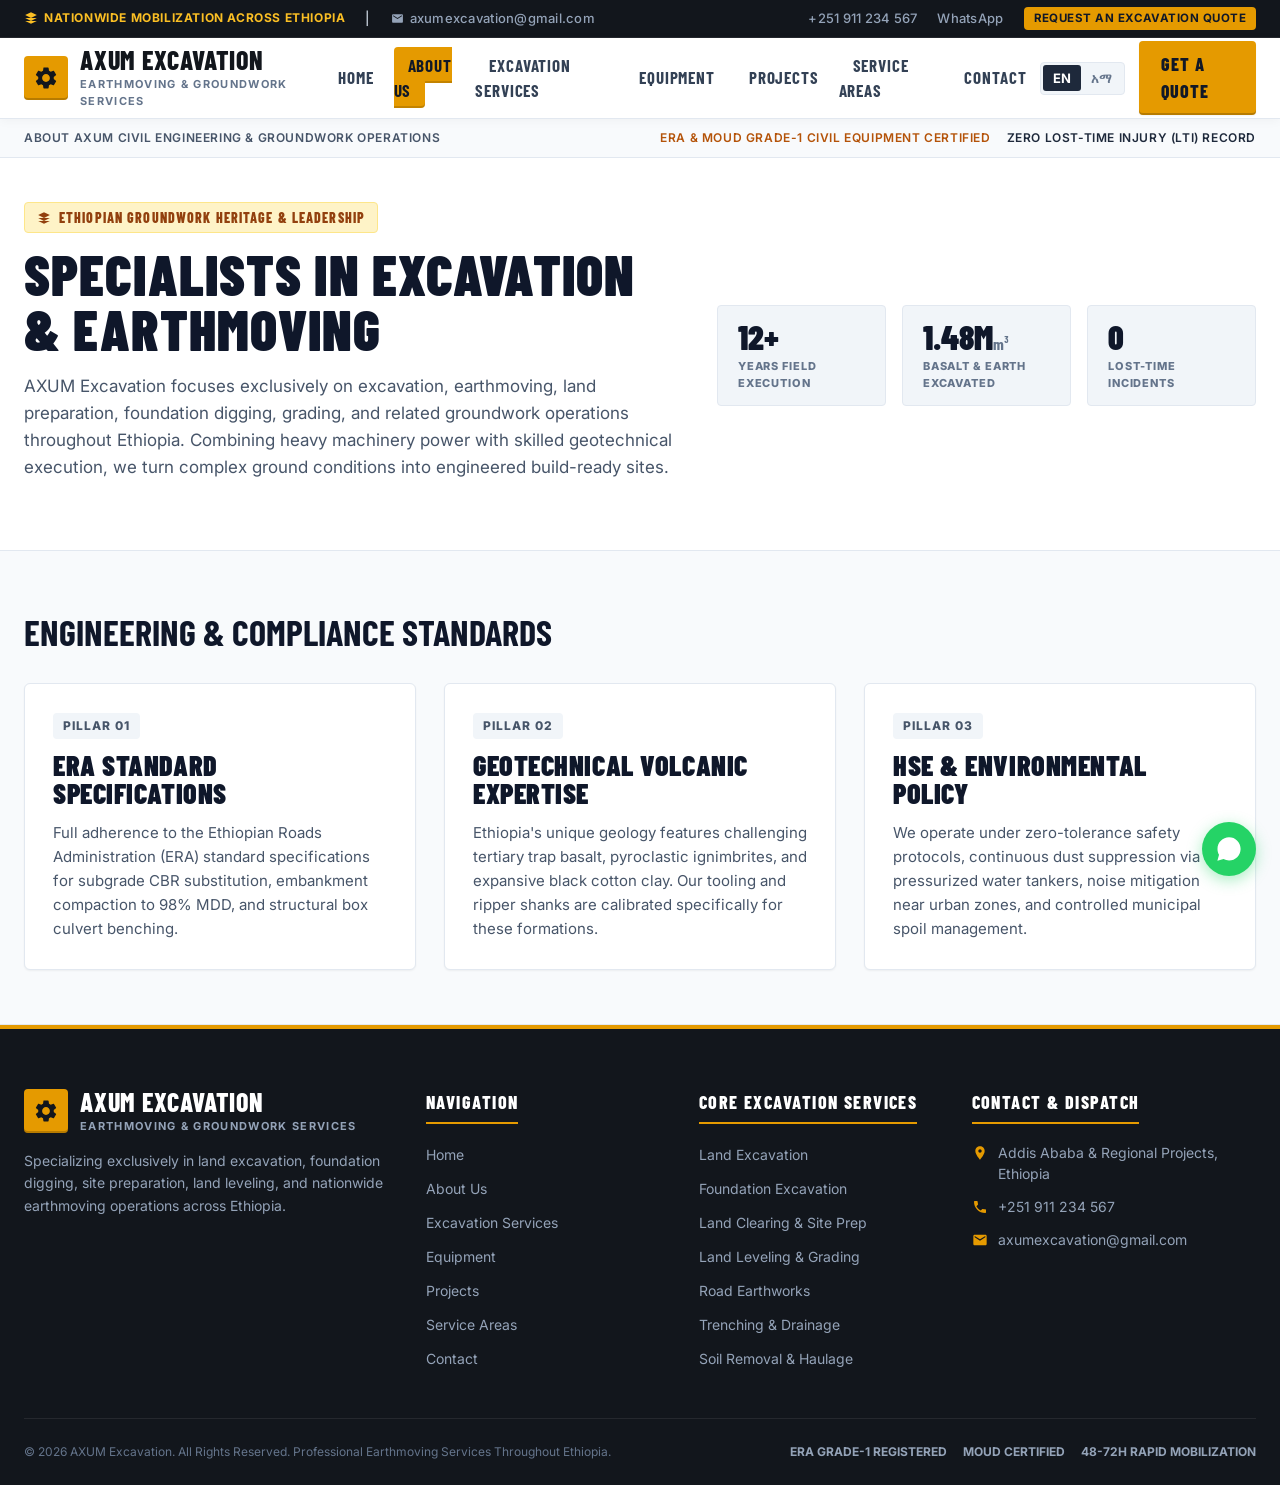
==== about.html @ 835acb1a "Initial commit: Mobile-responsive AXUM EXCAVATION website" ====
<!DOCTYPE html>
<html lang="en">
<head>
  <meta charset="UTF-8">
  <meta name="viewport" content="width=device-width, initial-scale=1.0">
  <title>Specialists in Excavation & Earthmoving — AXUM Excavation</title>
  <meta name="description" content="Discover AXUM Excavation's expertise in land excavation, deep foundation digging, site prep, land leveling, and nationwide earthmoving operations across Ethiopia.">
  <link rel="stylesheet" href="css/style.css">
  <link rel="icon" type="image/svg+xml" href="data:image/svg+xml,<svg xmlns='http://www.w3.org/2000/svg' viewBox='0 0 24 24' fill='%23e59a00'><path d='M19 9h-4V3H9v6H5l7 7 7-7zM5 18v2h14v-2H5z'/></svg>">
</head>
<body>
  <a href="#main-content" class="skip-to-content">Skip to main content</a>

  <!-- TOP BAR -->
  <aside class="top-bar">
    <div class="container top-bar-inner">
      <div class="top-bar-left">
        <span class="top-bar-tag">
          <svg viewBox="0 0 24 24"><path d="M12 2L2 7l10 5 10-5-10-5zM2 17l10 5 10-5M2 12l10 5 10-5"/></svg>
          <span data-i18n="top_nationwide">Nationwide Mobilization Across Ethiopia</span>
        </span>
        <span class="hide-mobile">|</span>
        <a href="mailto:axumexcavation@gmail.com" class="top-bar-link hide-mobile">
          <svg viewBox="0 0 24 24"><path d="M20 4H4c-1.1 0-1.99.9-1.99 2L2 18c0 1.1.9 2 2 2h16c1.1 0 2-.9 2-2V6c0-1.1-.9-2-2-2zm0 4l-8 5-8-5V6l8 5 8-5v2z"/></svg>
          axumexcavation@gmail.com
        </a>
      </div>
      <div class="top-bar-right">
        <a href="tel:+251911234567" class="top-bar-link">+251 911 234 567</a>
        <a href="https://wa.me/251911234567" target="_blank" rel="noopener noreferrer" class="top-bar-link">WhatsApp</a>
        <a href="contact.html" class="top-bar-cta" data-i18n="btn_request_quote">Get A Quote</a>
      </div>
    </div>
  </aside>

  <!-- MAIN HEADER -->
  <header class="main-header">
    <div class="container header-inner">
      <a href="index.html" class="brand-logo" aria-label="AXUM Excavation Home">
        <div class="brand-icon">
          <svg viewBox="0 0 24 24"><path d="M19.14 12.94c.04-.3.06-.61.06-.94 0-.32-.02-.64-.07-.94l2.03-1.58a.49.49 0 0 0 .12-.61l-1.92-3.32a.488.488 0 0 0-.59-.22l-2.39.96c-.5-.38-1.03-.7-1.62-.94l-.36-2.54a.484.484 0 0 0-.48-.41h-3.84c-.24 0-.43.17-.47.41l-.36 2.54c-.59.24-1.13.57-1.62.94l-2.39-.96c-.22-.08-.47 0-.59.22L2.74 8.87c-.12.21-.08.47.12.61l2.03 1.58c-.05.3-.09.63-.09.94s.02.64.07.94l-2.03 1.58a.49.49 0 0 0-.12.61l1.92 3.32c.12.22.37.29.59.22l2.39-.96c.5.38 1.03.7 1.62.94l.36 2.54c.05.24.24.41.48.41h3.84c.24 0 .44-.17.47-.41l.36-2.54c.59-.24 1.13-.56 1.62-.94l2.39.96c.22.08.47 0 .59-.22l1.92-3.32c.12-.22.07-.47-.12-.61l-2.01-1.58zM12 15.6c-1.98 0-3.6-1.62-3.6-3.6s1.62-3.6 3.6-3.6 3.6 1.62 3.6 3.6-1.62 3.6-3.6 3.6z"/></svg>
        </div>
        <div class="brand-text">
          <span class="brand-name">AXUM EXCAVATION</span>
          <span class="brand-sub">Earthmoving & Groundwork Services</span>
        </div>
      </a>

      <nav aria-label="Primary Navigation">
        <ul class="nav-menu">
          <li><a href="index.html#home" class="nav-link" data-i18n="nav_home">Home</a></li>
          <li><a href="index.html#about" class="nav-link active" data-i18n="nav_about">About Us</a></li>
          <li><a href="index.html#services" class="nav-link" data-i18n="nav_services">Excavation Services</a></li>
          <li><a href="index.html#equipment" class="nav-link" data-i18n="nav_equipment">Equipment</a></li>
          <li><a href="index.html#projects" class="nav-link" data-i18n="nav_projects">Projects</a></li>
          <li><a href="index.html#service-areas" class="nav-link" data-i18n="nav_service_areas">Service Areas</a></li>
          <li><a href="index.html#contact" class="nav-link" data-i18n="nav_contact">Contact</a></li>
          <li class="mobile-menu-cta"><a href="contact.html" class="btn-primary" style="width:100%; justify-content:center; text-align:center; padding:12px; font-size:1.05rem;" data-i18n="btn_get_quote">Get A Quote</a></li>
        </ul>
      </nav>

      <div class="header-actions">
        <div class="lang-toggle">
          <button class="lang-btn active" data-lang="en">EN</button>
          <button class="lang-btn" data-lang="am">አማ</button>
        </div>
        <a href="index.html#contact" class="btn-quote" data-i18n="btn_get_quote">Get A Quote</a>
        <button class="mobile-toggle" aria-label="Toggle navigation menu">
          <svg width="24" height="24" viewBox="0 0 24 24" fill="currentColor"><path d="M3 18h18v-2H3v2zm0-5h18v-2H3v2zm0-7v2h18V6H3z"/></svg>
        </button>
      </div>
    </div>
  </header>

  <!-- SUB-STRIP -->
  <div class="registry-strip">
    <div class="container registry-inner">
      <div class="registry-path">
        <span>About Axum Civil Engineering & Groundwork Operations</span>
      </div>
      <div class="registry-badges">
        <span class="registry-badge-item highlight">ERA & MOUD Grade-1 Civil Equipment Certified</span>
        <span class="registry-badge-item">Zero Lost-Time Injury (LTI) Record</span>
      </div>
    </div>
  </div>

  <!-- HERO SECTION -->
  <main id="main-content">
    <section class="subpage-hero">
      <div class="container">
        <div class="subpage-hero-grid">
          <div>
            <div class="subpage-tag">
              <svg viewBox="0 0 24 24"><path d="M12 2L2 7l10 5 10-5-10-5zM2 17l10 5 10-5M2 12l10 5 10-5"/></svg>
              <span>Ethiopian Groundwork Heritage & Leadership</span>
            </div>
            <h1 class="subpage-title">SPECIALISTS IN EXCAVATION & EARTHMOVING</h1>
            <p class="subpage-desc">
              AXUM Excavation focuses exclusively on excavation, earthmoving, land preparation, foundation digging, grading, and related groundwork operations throughout Ethiopia. Combining heavy machinery power with skilled geotechnical execution, we turn complex ground conditions into engineered build-ready sites.
            </p>
          </div>
          <div class="metrics-row">
            <div class="metric-box">
              <div class="metric-box-val">12+</div>
              <div class="metric-box-label">Years Field Execution</div>
            </div>
            <div class="metric-box">
              <div class="metric-box-val">1.48M<span class="unit">m³</span></div>
              <div class="metric-box-label">Basalt & Earth Excavated</div>
            </div>
            <div class="metric-box">
              <div class="metric-box-val">0</div>
              <div class="metric-box-label">Lost-Time Incidents</div>
            </div>
          </div>
        </div>
      </div>
    </section>

    <!-- CORE PILLARS -->
    <section class="services-section">
      <div class="container">
        <h2 style="font-family:var(--font-display); font-size:2.25rem; text-transform:uppercase; margin-bottom:24px; color:#0f172a;">
          Engineering & Compliance Standards
        </h2>

        <div class="projects-grid">
          <div class="discipline-card" style="padding:28px;">
            <div class="discipline-badge">Pillar 01</div>
            <h3 class="discipline-title" style="font-size:1.75rem;">ERA Standard Specifications</h3>
            <p class="discipline-desc">
              Full adherence to the Ethiopian Roads Administration (ERA) standard specifications for subgrade CBR substitution, embankment compaction to 98% MDD, and structural box culvert benching.
            </p>
          </div>

          <div class="discipline-card" style="padding:28px;">
            <div class="discipline-badge">Pillar 02</div>
            <h3 class="discipline-title" style="font-size:1.75rem;">Geotechnical Volcanic Expertise</h3>
            <p class="discipline-desc">
              Ethiopia's unique geology features challenging tertiary trap basalt, pyroclastic ignimbrites, and expansive black cotton clay. Our tooling and ripper shanks are calibrated specifically for these formations.
            </p>
          </div>

          <div class="discipline-card" style="padding:28px;">
            <div class="discipline-badge">Pillar 03</div>
            <h3 class="discipline-title" style="font-size:1.75rem;">HSE & Environmental Policy</h3>
            <p class="discipline-desc">
              We operate under zero-tolerance safety protocols, continuous dust suppression via pressurized water tankers, noise mitigation near urban zones, and controlled municipal spoil management.
            </p>
          </div>
        </div>
      </div>
    </section>
  </main>

  <!-- MAIN FOOTER -->
  <footer class="main-footer">
    <div class="container">
      <div class="footer-grid">
        <div class="footer-col-brand">
          <div class="brand-logo" style="margin-bottom:12px;">
            <div class="brand-icon">
              <svg viewBox="0 0 24 24"><path d="M19.14 12.94c.04-.3.06-.61.06-.94 0-.32-.02-.64-.07-.94l2.03-1.58a.49.49 0 0 0 .12-.61l-1.92-3.32a.488.488 0 0 0-.59-.22l-2.39.96c-.5-.38-1.03-.7-1.62-.94l-.36-2.54a.484.484 0 0 0-.48-.41h-3.84c-.24 0-.43.17-.47.41l-.36 2.54c-.59.24-1.13.57-1.62.94l-2.39-.96c-.22-.08-.47 0-.59.22L2.74 8.87c-.12.21-.08.47.12.61l2.03 1.58c-.05.3-.09.63-.09.94s.02.64.07.94l-2.03 1.58a.49.49 0 0 0-.12.61l1.92 3.32c.12.22.37.29.59.22l2.39-.96c.5.38 1.03.7 1.62.94l.36 2.54c.05.24.24.41.48.41h3.84c.24 0 .44-.17.47-.41l.36-2.54c.59-.24 1.13-.56 1.62-.94l2.39.96c.22.08.47 0 .59-.22l1.92-3.32c.12-.22.07-.47-.12-.61l-2.01-1.58zM12 15.6c-1.98 0-3.6-1.62-3.6-3.6s1.62-3.6 3.6-3.6 3.6 1.62 3.6 3.6-1.62 3.6-3.6 3.6z"/></svg>
            </div>
            <div class="brand-text">
              <span class="brand-name">AXUM EXCAVATION</span>
              <span class="brand-sub">Earthmoving & Groundwork Services</span>
            </div>
          </div>
          <p class="footer-about-text">
            Specializing exclusively in land excavation, foundation digging, site preparation, land leveling, and nationwide earthmoving operations across Ethiopia.
          </p>
        </div>

        <div>
          <span class="footer-col-title">Navigation</span>
          <ul class="footer-nav-list">
            <li><a href="index.html#home">Home</a></li>
            <li><a href="index.html#about">About Us</a></li>
            <li><a href="index.html#services">Excavation Services</a></li>
            <li><a href="index.html#equipment">Equipment</a></li>
            <li><a href="index.html#projects">Projects</a></li>
            <li><a href="index.html#service-areas">Service Areas</a></li>
            <li><a href="index.html#contact">Contact</a></li>
          </ul>
        </div>

        <div>
          <span class="footer-col-title">Core Excavation Services</span>
          <ul class="footer-nav-list">
            <li><a href="index.html#services">Land Excavation</a></li>
            <li><a href="index.html#services">Foundation Excavation</a></li>
            <li><a href="index.html#services">Land Clearing & Site Prep</a></li>
            <li><a href="index.html#services">Land Leveling & Grading</a></li>
            <li><a href="index.html#services">Road Earthworks</a></li>
            <li><a href="index.html#services">Trenching & Drainage</a></li>
            <li><a href="index.html#services">Soil Removal & Haulage</a></li>
          </ul>
        </div>

        <div>
          <span class="footer-col-title">Contact & Dispatch</span>
          <div class="footer-contact-item">
            <svg viewBox="0 0 24 24"><path d="M12 2C8.13 2 5 5.13 5 9c0 5.25 7 13 7 13s7-7.75 7-13c0-3.87-3.13-7-7-7zm0 9.5c-1.38 0-2.5-1.12-2.5-2.5s1.12-2.5 2.5-2.5 2.5 1.12 2.5 2.5-1.12 2.5-2.5 2.5z"/></svg>
            <span>Addis Ababa & Regional Projects, Ethiopia</span>
          </div>
          <div class="footer-contact-item">
            <svg viewBox="0 0 24 24"><path d="M6.62 10.79c1.44 2.83 3.76 5.14 6.59 6.59l2.2-2.2c.27-.27.67-.36 1.02-.24 1.12.37 2.33.57 3.57.57.55 0 1 .45 1 1V20c0 .55-.45 1-1 1-9.39 0-17-7.61-17-17 0-.55.45-1 1-1h3.5c.55 0 1 .45 1 1 0 1.25.2 2.45.57 3.57.11.35.03.74-.25 1.02l-2.2 2.2z"/></svg>
            <span>+251 911 234 567</span>
          </div>
          <div class="footer-contact-item">
            <svg viewBox="0 0 24 24"><path d="M20 4H4c-1.1 0-1.99.9-1.99 2L2 18c0 1.1.9 2 2 2h16c1.1 0 2-.9 2-2V6c0-1.1-.9-2-2-2zm0 4l-8 5-8-5V6l8 5 8-5v2z"/></svg>
            <span>axumexcavation@gmail.com</span>
          </div>
        </div>
      </div>

      <div class="footer-bottom">
        <span>&copy; 2026 AXUM Excavation. All Rights Reserved. Professional Earthmoving Services Throughout Ethiopia.</span>
        <div class="footer-accreditations">
          <span>ERA Grade-1 Registered</span>
          <span>MOUD Certified</span>
          <span>48-72h Rapid Mobilization</span>
        </div>
      </div>
    </div>
  </footer>

  <a href="https://wa.me/251911234567" target="_blank" rel="noopener noreferrer" class="floating-whatsapp" aria-label="Chat on WhatsApp">
    <svg viewBox="0 0 24 24"><path d="M12.04 2c-5.46 0-9.91 4.45-9.91 9.91 0 1.75.46 3.45 1.32 4.95L2.05 22l5.25-1.38c1.45.79 3.08 1.21 4.74 1.21 5.46 0 9.91-4.45 9.91-9.91 0-2.65-1.03-5.14-2.9-7.01A9.816 9.816 0 0 0 12.04 2z"/></svg>
  </a>

  <script src="js/main.js"></script>
</body>
</html>
---- css/style.css ----
/* ==========================================================================
   AXUM EXCAVATION — MASTER STYLESHEET
   Heavy Civil Earthmoving, Geotechnical Groundwork & Machinery Logistics
   Design System: Industrial Dark Slate, Caterpillar Safety Amber & Technical Grid
   ========================================================================== */

@import url('https://fonts.googleapis.com/css2?family=Barlow+Condensed:ital,wght@0,600;0,700;0,800;0,900;1,700&family=Inter:wght@300;400;500;600;700&family=Noto+Sans+Ethiopic:wght@400;600;700;800&family=Outfit:wght@400;500;600;700;800&display=swap');

:root {
  /* Brand Industrial Color Palette */
  --color-primary: #e59a00;
  --color-primary-hover: #d18b00;
  --color-primary-light: #fef3c7;
  --color-primary-dark: #b45309;
  --color-accent-amber: #f59e0b;
  --color-hazard-yellow: #fbbf24;

  /* Dark Theme Surfaces */
  --bg-dark-root: #14181f;
  --bg-dark-card: #1b212b;
  --bg-dark-elevated: #232b36;
  --bg-dark-border: #2d3748;

  /* Light Theme Surfaces (Used in Technical Cards & Body) */
  --bg-light-root: #edf1f5;
  --bg-light-card: #ffffff;
  --bg-light-subtle: #f8fafc;
  --border-light: #e2e8f0;
  --border-light-darker: #cbd5e1;

  /* Typography Colors */
  --text-dark-primary: #0f172a;
  --text-dark-secondary: #475569;
  --text-dark-muted: #64748b;
  
  --text-light-primary: #f8fafc;
  --text-light-secondary: #94a3b8;
  --text-light-muted: #64748b;

  /* Status & Operational Indicators */
  --status-active: #10b981;
  --status-operational: #e59a00;
  --status-info: #0284c7;

  /* Font Families */
  --font-display: 'Barlow Condensed', -apple-system, BlinkMacSystemFont, sans-serif;
  --font-body: 'Inter', -apple-system, BlinkMacSystemFont, sans-serif;
  --font-accent: 'Outfit', sans-serif;
  --font-amharic: 'Noto Sans Ethiopic', 'Inter', sans-serif;

  /* Layout Grids & Spacing */
  --container-max-width: 1360px;
  --header-height: 80px;
  --topbar-height: 38px;
  --radius-sm: 4px;
  --radius-md: 6px;
  --radius-lg: 10px;
  --radius-xl: 16px;

  /* Shadows */
  --shadow-sm: 0 1px 2px 0 rgba(0, 0, 0, 0.05);
  --shadow-md: 0 4px 6px -1px rgba(0, 0, 0, 0.1), 0 2px 4px -1px rgba(0, 0, 0, 0.06);
  --shadow-lg: 0 10px 15px -3px rgba(0, 0, 0, 0.1), 0 4px 6px -2px rgba(0, 0, 0, 0.05);
  --shadow-xl: 0 20px 25px -5px rgba(0, 0, 0, 0.15), 0 10px 10px -5px rgba(0, 0, 0, 0.04);
  --shadow-card: 0 2px 8px rgba(15, 23, 42, 0.08);

  /* Transitions */
  --transition-fast: 0.15s ease;
  --transition-normal: 0.25s ease;
  --transition-smooth: 0.35s cubic-bezier(0.16, 1, 0.3, 1);
}

/* Base Reset & Box Sizing */
*, *::before, *::after {
  box-sizing: border-box;
  margin: 0;
  padding: 0;
}

html {
  scroll-behavior: smooth;
  scroll-padding-top: 85px;
  font-size: 16px;
  -webkit-text-size-adjust: 100%;
}

body {
  font-family: var(--font-body);
  background-color: var(--bg-light-root);
  color: var(--text-dark-primary);
  line-height: 1.5;
  -webkit-font-smoothing: antialiased;
  -moz-osx-font-smoothing: grayscale;
  overflow-x: hidden;
}

body.amharic-mode {
  font-family: var(--font-amharic);
}

a {
  color: inherit;
  text-decoration: none;
  transition: color var(--transition-fast);
}

img {
  max-width: 100%;
  height: auto;
  display: block;
}

button, input, select, textarea {
  font-family: inherit;
  font-size: inherit;
}

/* Accessibility Skip Link */
.skip-to-content {
  position: absolute;
  top: -100px;
  left: 20px;
  background: var(--color-primary);
  color: #000;
  padding: 10px 18px;
  font-weight: 700;
  z-index: 99999;
  border-radius: var(--radius-sm);
  transition: top var(--transition-fast);
}
.skip-to-content:focus {
  top: 15px;
}

/* Container */
.container {
  width: 100%;
  max-width: var(--container-max-width);
  margin-left: auto;
  margin-right: auto;
  padding-left: 24px;
  padding-right: 24px;
}

/* ==========================================================================
   TOP BAR (Black & Industrial Yellow Hazard Strip)
   ========================================================================== */
.top-bar {
  background-color: #12161c;
  color: #cbd5e1;
  font-size: 0.8125rem;
  font-weight: 500;
  letter-spacing: 0.02em;
  border-bottom: 1px solid rgba(255, 255, 255, 0.08);
  height: var(--topbar-height);
  display: flex;
  align-items: center;
}

.top-bar-inner {
  display: flex;
  justify-content: space-between;
  align-items: center;
  width: 100%;
}

.top-bar-left, .top-bar-right {
  display: flex;
  align-items: center;
  gap: 20px;
}

.top-bar-tag {
  display: inline-flex;
  align-items: center;
  gap: 6px;
  color: var(--color-hazard-yellow);
  font-weight: 700;
  letter-spacing: 0.05em;
  text-transform: uppercase;
  font-size: 0.75rem;
}

.top-bar-tag svg {
  width: 14px;
  height: 14px;
  fill: currentColor;
}

.top-bar-link {
  display: inline-flex;
  align-items: center;
  gap: 6px;
  color: #94a3b8;
  transition: color var(--transition-fast);
}
.top-bar-link:hover {
  color: #fff;
}
.top-bar-link svg {
  width: 13px;
  height: 13px;
  fill: currentColor;
}

.top-bar-cta {
  background: var(--color-primary);
  color: #111827;
  font-weight: 700;
  font-size: 0.72rem;
  padding: 3px 10px;
  border-radius: var(--radius-sm);
  text-transform: uppercase;
  letter-spacing: 0.04em;
  transition: background var(--transition-fast);
}
.top-bar-cta:hover {
  background: var(--color-primary-hover);
}

/* ==========================================================================
   MAIN NAVIGATION HEADER
   ========================================================================== */
.main-header {
  background: #ffffff;
  border-bottom: 1px solid var(--border-light);
  position: sticky;
  top: 0;
  z-index: 1000;
  box-shadow: 0 2px 10px rgba(0, 0, 0, 0.04);
}

.header-inner {
  display: flex;
  justify-content: space-between;
  align-items: center;
  height: var(--header-height);
}

/* Brand Logo */
.brand-logo {
  display: flex;
  align-items: center;
  gap: 12px;
  text-decoration: none;
}

.brand-icon {
  width: 44px;
  height: 44px;
  background: var(--color-primary);
  border-radius: var(--radius-sm);
  display: flex;
  align-items: center;
  justify-content: center;
  color: #12161c;
  flex-shrink: 0;
  box-shadow: inset 0 -2px 0 rgba(0, 0, 0, 0.2);
}

.brand-icon svg {
  width: 26px;
  height: 26px;
  fill: currentColor;
}

.brand-text {
  display: flex;
  flex-direction: column;
}

.brand-name {
  font-family: var(--font-display);
  font-size: 1.625rem;
  font-weight: 800;
  line-height: 1;
  color: #12161c;
  letter-spacing: 0.03em;
}

.brand-sub {
  font-size: 0.6875rem;
  font-weight: 700;
  text-transform: uppercase;
  letter-spacing: 0.12em;
  color: var(--text-dark-muted);
  margin-top: 3px;
}

/* Nav Menu */
.nav-menu {
  display: flex;
  align-items: center;
  list-style: none;
  gap: 6px;
}

.nav-link {
  font-family: var(--font-display);
  font-size: 1.0625rem;
  font-weight: 700;
  letter-spacing: 0.05em;
  text-transform: uppercase;
  color: #334155;
  padding: 8px 14px;
  border-radius: var(--radius-sm);
  transition: all var(--transition-fast);
}

.nav-link:hover {
  color: #0f172a;
  background-color: #f1f5f9;
}

.nav-link.active {
  background-color: var(--color-primary);
  color: #111827;
  box-shadow: inset 0 -2px 0 rgba(0, 0, 0, 0.15);
}

.mobile-menu-cta {
  display: none;
}

/* Header Utilities */
.header-actions {
  display: flex;
  align-items: center;
  gap: 14px;
}

/* Language Toggle Switcher */
.lang-toggle {
  display: inline-flex;
  align-items: center;
  background: #f1f5f9;
  border: 1px solid var(--border-light);
  border-radius: var(--radius-sm);
  padding: 2px;
  cursor: pointer;
  user-select: none;
}

.lang-btn {
  padding: 5px 10px;
  font-size: 0.8125rem;
  font-weight: 700;
  border: none;
  background: transparent;
  color: #64748b;
  cursor: pointer;
  border-radius: 3px;
  transition: all var(--transition-fast);
}

.lang-btn.active {
  background: #1e293b;
  color: #ffffff;
}

/* Primary Quote Button */
.btn-quote {
  font-family: var(--font-display);
  font-size: 1.125rem;
  font-weight: 800;
  letter-spacing: 0.05em;
  text-transform: uppercase;
  background: var(--color-primary);
  color: #111827;
  padding: 10px 22px;
  border-radius: var(--radius-sm);
  display: inline-flex;
  align-items: center;
  gap: 8px;
  border: none;
  cursor: pointer;
  box-shadow: inset 0 -2px 0 rgba(0, 0, 0, 0.2), var(--shadow-sm);
  transition: all var(--transition-fast);
}

.btn-quote:hover {
  background: var(--color-primary-hover);
  transform: translateY(-1px);
  box-shadow: var(--shadow-md);
}

.mobile-toggle {
  display: none;
  background: transparent;
  border: 1px solid var(--border-light);
  padding: 8px;
  border-radius: var(--radius-sm);
  cursor: pointer;
  color: #1e293b;
}

/* ==========================================================================
   TECHNICAL BREADCRUMB & STANDARDS REGISTRY STRIP
   ========================================================================== */
.registry-strip {
  background-color: #f8fafc;
  border-bottom: 1px solid var(--border-light);
  padding: 10px 0;
  font-size: 0.75rem;
  font-weight: 600;
  letter-spacing: 0.05em;
  text-transform: uppercase;
  color: var(--text-dark-muted);
}

.registry-inner {
  display: flex;
  justify-content: space-between;
  align-items: center;
  flex-wrap: wrap;
  gap: 12px;
}

.registry-path {
  display: flex;
  align-items: center;
  gap: 8px;
  color: #475569;
}

.registry-path svg {
  width: 14px;
  height: 14px;
  fill: currentColor;
}

.registry-badges {
  display: flex;
  align-items: center;
  gap: 16px;
}

.registry-badge-item {
  display: inline-flex;
  align-items: center;
  gap: 6px;
  color: #1e293b;
}

.registry-badge-item.highlight {
  color: #b45309;
}

.registry-badge-item svg {
  width: 14px;
  height: 14px;
  fill: currentColor;
}

/* ==========================================================================
   HERO SECTIONS
   ========================================================================== */

/* Dark Hero (Homepage) */
.hero-dark {
  background: radial-gradient(circle at 80% 20%, rgba(35, 43, 54, 0.8), #13171d);
  background-color: #161b22;
  color: #ffffff;
  padding: 64px 0 76px 0;
  position: relative;
  overflow: hidden;
  border-bottom: 3px solid var(--color-primary);
}

.hero-dark::before {
  content: '';
  position: absolute;
  top: 0;
  left: 0;
  right: 0;
  bottom: 0;
  background-image: 
    linear-gradient(rgba(255, 255, 255, 0.02) 1px, transparent 1px),
    linear-gradient(90deg, rgba(255, 255, 255, 0.02) 1px, transparent 1px);
  background-size: 40px 40px;
  pointer-events: none;
}

.hero-grid {
  display: grid;
  grid-template-columns: 1.15fr 0.95fr;
  gap: 48px;
  align-items: center;
  position: relative;
  z-index: 2;
}

.hero-tag {
  display: inline-flex;
  align-items: center;
  gap: 8px;
  background: rgba(229, 154, 0, 0.12);
  border: 1px solid rgba(229, 154, 0, 0.35);
  color: var(--color-hazard-yellow);
  font-family: var(--font-display);
  font-size: 0.9375rem;
  font-weight: 800;
  letter-spacing: 0.08em;
  text-transform: uppercase;
  padding: 5px 12px;
  border-radius: var(--radius-sm);
  margin-bottom: 20px;
}

.hero-tag svg {
  width: 16px;
  height: 16px;
  fill: currentColor;
}

.hero-title {
  font-family: var(--font-display);
  font-size: clamp(2.25rem, 5.5vw, 4.25rem);
  font-weight: 900;
  line-height: 0.98;
  text-transform: uppercase;
  letter-spacing: 0.02em;
  color: #ffffff;
  margin-bottom: 24px;
}

.hero-title span.highlight {
  color: var(--color-primary);
  display: block;
}

.hero-desc {
  font-size: 1.125rem;
  line-height: 1.65;
  color: #94a3b8;
  max-width: 580px;
  margin-bottom: 34px;
}

.hero-actions {
  display: flex;
  align-items: center;
  gap: 18px;
  flex-wrap: wrap;
  margin-bottom: 32px;
}

.btn-primary {
  font-family: var(--font-display);
  font-size: 1.25rem;
  font-weight: 800;
  letter-spacing: 0.04em;
  text-transform: uppercase;
  background: var(--color-primary);
  color: #111827;
  padding: 14px 28px;
  border-radius: var(--radius-sm);
  display: inline-flex;
  align-items: center;
  gap: 10px;
  border: none;
  cursor: pointer;
  box-shadow: 0 4px 14px rgba(229, 154, 0, 0.35);
  transition: all var(--transition-fast);
}

.btn-primary:hover {
  background: var(--color-primary-hover);
  transform: translateY(-2px);
  box-shadow: 0 6px 20px rgba(229, 154, 0, 0.45);
}

.btn-ghost {
  font-family: var(--font-display);
  font-size: 1.25rem;
  font-weight: 800;
  letter-spacing: 0.04em;
  text-transform: uppercase;
  background: transparent;
  color: #e2e8f0;
  padding: 14px 26px;
  border-radius: var(--radius-sm);
  display: inline-flex;
  align-items: center;
  gap: 10px;
  border: 1px solid rgba(255, 255, 255, 0.2);
  cursor: pointer;
  transition: all var(--transition-fast);
}

.btn-ghost:hover {
  border-color: #ffffff;
  background: rgba(255, 255, 255, 0.06);
  color: #ffffff;
}

.hero-sectors-list {
  display: flex;
  align-items: center;
  gap: 16px;
  font-size: 0.8125rem;
  font-weight: 700;
  letter-spacing: 0.06em;
  text-transform: uppercase;
  color: #64748b;
  flex-wrap: wrap;
}

.hero-sectors-list span.check {
  color: var(--color-primary);
}

/* Hero Fleet Media Card */
.fleet-card-media {
  background: #1e242d;
  border: 1px solid rgba(255, 255, 255, 0.1);
  border-radius: var(--radius-lg);
  overflow: hidden;
  box-shadow: var(--shadow-xl);
  position: relative;
  transition: transform var(--transition-smooth);
}

.fleet-card-media:hover {
  transform: translateY(-4px);
}

.fleet-card-media .img-wrapper {
  position: relative;
  width: 100%;
  aspect-ratio: 16 / 10;
  overflow: hidden;
}

.fleet-card-media img {
  width: 100%;
  height: 100%;
  object-fit: cover;
  transition: transform 0.6s ease;
}

.fleet-card-media:hover img {
  transform: scale(1.03);
}

.fleet-card-meta {
  position: absolute;
  bottom: 16px;
  left: 16px;
  right: 16px;
  background: rgba(18, 22, 28, 0.88);
  backdrop-filter: blur(8px);
  padding: 12px 18px;
  border-radius: var(--radius-sm);
  border: 1px solid rgba(255, 255, 255, 0.12);
  display: flex;
  justify-content: space-between;
  align-items: center;
}

.fleet-meta-info {
  display: flex;
  flex-direction: column;
}

.fleet-category-tag {
  font-size: 0.6875rem;
  font-weight: 800;
  text-transform: uppercase;
  letter-spacing: 0.1em;
  color: var(--color-hazard-yellow);
}

.fleet-unit-name {
  font-family: var(--font-display);
  font-size: 1.375rem;
  font-weight: 800;
  text-transform: uppercase;
  color: #ffffff;
  letter-spacing: 0.02em;
}

.badge-operational {
  background: var(--color-primary);
  color: #111827;
  font-family: var(--font-display);
  font-size: 0.8125rem;
  font-weight: 900;
  letter-spacing: 0.08em;
  text-transform: uppercase;
  padding: 5px 12px;
  border-radius: var(--radius-sm);
}

.badge-active-rig {
  background: #059669;
  color: #ffffff;
  font-family: var(--font-display);
  font-size: 0.8125rem;
  font-weight: 900;
  letter-spacing: 0.08em;
  text-transform: uppercase;
  padding: 5px 12px;
  border-radius: var(--radius-sm);
  display: inline-flex;
  align-items: center;
  gap: 6px;
}

/* ==========================================================================
   SUBPAGE SERVICES / PROJECTS / CONTACT HERO
   ========================================================================== */
.subpage-hero {
  background: #ffffff;
  border-bottom: 1px solid var(--border-light);
  padding: 44px 0 40px 0;
}

.subpage-hero-grid {
  display: grid;
  grid-template-columns: 1.15fr 0.95fr;
  gap: 40px;
  align-items: center;
}

.subpage-tag {
  display: inline-flex;
  align-items: center;
  gap: 8px;
  background: #fef3c7;
  border: 1px solid #fde68a;
  color: #92400e;
  font-family: var(--font-display);
  font-size: 0.875rem;
  font-weight: 800;
  letter-spacing: 0.08em;
  text-transform: uppercase;
  padding: 4px 12px;
  border-radius: var(--radius-sm);
  margin-bottom: 14px;
}

.subpage-tag svg {
  width: 14px;
  height: 14px;
  fill: currentColor;
}

.subpage-title {
  font-family: var(--font-display);
  font-size: clamp(2rem, 5vw, 3.5rem);
  font-weight: 900;
  line-height: 0.98;
  text-transform: uppercase;
  letter-spacing: 0.02em;
  color: #0f172a;
  margin-bottom: 16px;
}

.subpage-desc {
  font-size: 1.0625rem;
  line-height: 1.6;
  color: var(--text-dark-secondary);
  margin-bottom: 28px;
}

/* Metric Counter Boxes */
.metrics-row {
  display: flex;
  gap: 16px;
  flex-wrap: wrap;
}

.metric-box {
  background: #f1f5f9;
  border: 1px solid var(--border-light);
  border-radius: var(--radius-sm);
  padding: 14px 20px;
  flex: 1;
  min-width: 130px;
}

.metric-box-val {
  font-family: var(--font-display);
  font-size: 2.125rem;
  font-weight: 900;
  color: #0f172a;
  line-height: 1;
  margin-bottom: 4px;
}

.metric-box-val span.unit {
  font-size: 1rem;
  font-weight: 700;
  color: var(--text-dark-muted);
}

.metric-box-label {
  font-size: 0.6875rem;
  font-weight: 800;
  letter-spacing: 0.08em;
  text-transform: uppercase;
  color: var(--text-dark-muted);
}

/* Subpage Dark Contact Banner */
.contact-hero-dark {
  background: #1e242b;
  color: #ffffff;
  padding: 50px 0;
  border-bottom: 3px solid var(--color-primary);
}

.contact-hero-header {
  display: flex;
  justify-content: space-between;
  align-items: flex-end;
  gap: 30px;
  flex-wrap: wrap;
}

.contact-hero-left {
  max-width: 760px;
}

.contact-hero-left .subpage-title {
  color: #ffffff;
}

.contact-hero-left .subpage-desc {
  color: #94a3b8;
  margin-bottom: 0;
}

.contact-hero-stats {
  display: flex;
  gap: 24px;
  background: rgba(15, 23, 42, 0.6);
  padding: 16px 28px;
  border-radius: var(--radius-md);
  border: 1px solid rgba(255, 255, 255, 0.1);
}

.contact-hero-stat-item {
  display: flex;
  flex-direction: column;
}

.contact-stat-num {
  font-family: var(--font-display);
  font-size: 2.25rem;
  font-weight: 900;
  color: var(--color-primary);
  line-height: 1;
}

.contact-stat-label {
  font-size: 0.6875rem;
  font-weight: 800;
  letter-spacing: 0.08em;
  text-transform: uppercase;
  color: #94a3b8;
  margin-top: 4px;
}

/* ==========================================================================
   SERVICES STICKY JUMP-TO BAR
   ========================================================================== */
.jump-to-bar {
  background: #181d24;
  color: #ffffff;
  border-bottom: 1px solid rgba(255, 255, 255, 0.1);
  position: sticky;
  top: var(--header-height);
  z-index: 900;
  box-shadow: 0 4px 10px rgba(0, 0, 0, 0.15);
}

.jump-to-inner {
  display: flex;
  align-items: center;
  overflow-x: auto;
  white-space: nowrap;
  padding: 8px 0;
  scrollbar-width: none;
}
.jump-to-inner::-webkit-scrollbar {
  display: none;
}

.jump-label {
  display: inline-flex;
  align-items: center;
  gap: 6px;
  font-family: var(--font-display);
  font-size: 0.875rem;
  font-weight: 900;
  letter-spacing: 0.08em;
  text-transform: uppercase;
  color: var(--color-hazard-yellow);
  padding-right: 18px;
  margin-right: 10px;
  border-right: 1px solid rgba(255, 255, 255, 0.15);
  flex-shrink: 0;
}

.jump-label svg {
  width: 14px;
  height: 14px;
  fill: currentColor;
}

.jump-link {
  font-family: var(--font-display);
  font-size: 0.8125rem;
  font-weight: 800;
  letter-spacing: 0.05em;
  text-transform: uppercase;
  color: #94a3b8;
  padding: 6px 14px;
  border-radius: var(--radius-sm);
  transition: all var(--transition-fast);
  flex-shrink: 0;
}

.jump-link:hover {
  color: #ffffff;
  background: rgba(255, 255, 255, 0.06);
}

.jump-link.active {
  background: var(--color-primary);
  color: #111827;
}

/* ==========================================================================
   SERVICES SECTIONS & TECHNICAL SPECIFICATION BLOCKS
   ========================================================================== */
.services-section {
  padding: 54px 0;
  border-bottom: 1px solid var(--border-light);
}

.services-section:nth-child(even) {
  background-color: #f8fafc;
}

.discipline-card {
  background: #ffffff;
  border: 1px solid var(--border-light);
  border-radius: var(--radius-md);
  padding: 36px;
  box-shadow: var(--shadow-sm);
}

.discipline-header {
  display: grid;
  grid-template-columns: 1fr 1fr 1fr;
  gap: 32px;
  align-items: flex-start;
}

.discipline-overview {
  display: flex;
  flex-direction: column;
}

.discipline-num {
  font-family: var(--font-display);
  font-size: 4.5rem;
  font-weight: 900;
  line-height: 0.85;
  color: var(--color-primary);
  margin-bottom: 8px;
}

.discipline-badge {
  display: inline-flex;
  align-items: center;
  gap: 6px;
  font-size: 0.75rem;
  font-weight: 800;
  letter-spacing: 0.08em;
  text-transform: uppercase;
  color: #475569;
  background: #f1f5f9;
  padding: 4px 10px;
  border-radius: var(--radius-sm);
  width: fit-content;
  margin-bottom: 12px;
}

.discipline-badge svg {
  width: 12px;
  height: 12px;
  fill: currentColor;
}

.discipline-title {
  font-family: var(--font-display);
  font-size: 2.25rem;
  font-weight: 900;
  line-height: 1;
  text-transform: uppercase;
  color: #0f172a;
  letter-spacing: 0.02em;
  margin-bottom: 14px;
}

.discipline-desc {
  font-size: 0.9375rem;
  line-height: 1.6;
  color: var(--text-dark-secondary);
}

/* Technical Scope Box */
.tech-spec-box {
  background: #f8fafc;
  border: 1px solid var(--border-light);
  border-radius: var(--radius-sm);
  padding: 22px;
}

.tech-spec-title {
  font-family: var(--font-display);
  font-size: 1.125rem;
  font-weight: 900;
  letter-spacing: 0.06em;
  text-transform: uppercase;
  color: #0f172a;
  margin-bottom: 14px;
  border-bottom: 2px solid var(--color-primary);
  padding-bottom: 6px;
  display: flex;
  align-items: center;
  justify-content: space-between;
}

.tech-spec-table {
  width: 100%;
  font-size: 0.8125rem;
  border-collapse: collapse;
}

.tech-spec-table tr {
  border-bottom: 1px solid #e2e8f0;
}

.tech-spec-table tr:last-child {
  border-bottom: none;
}

.tech-spec-table td {
  padding: 8px 4px;
}

.tech-spec-label {
  font-weight: 600;
  color: var(--text-dark-muted);
  width: 42%;
}

.tech-spec-value {
  font-weight: 700;
  color: #0f172a;
  text-align: right;
}

/* Required Machinery Checklist Box */
.machinery-checklist-box {
  background: #f8fafc;
  border: 1px solid var(--border-light);
  border-radius: var(--radius-sm);
  padding: 22px;
}

.machinery-pills-list {
  display: flex;
  flex-direction: column;
  gap: 8px;
  margin-bottom: 14px;
}

.machinery-pill {
  background: #1e242d;
  color: #ffffff;
  font-family: var(--font-display);
  font-size: 0.9375rem;
  font-weight: 800;
  letter-spacing: 0.04em;
  text-transform: uppercase;
  padding: 7px 12px;
  border-radius: var(--radius-sm);
  display: flex;
  align-items: center;
  gap: 8px;
}

.machinery-pill svg {
  width: 14px;
  height: 14px;
  fill: var(--color-primary);
}

.machinery-note {
  font-size: 0.75rem;
  color: #475569;
  font-weight: 600;
  display: flex;
  align-items: center;
  gap: 6px;
}

.machinery-note svg {
  width: 13px;
  height: 13px;
  fill: var(--color-primary-dark);
}

/* ==========================================================================
   PROJECTS FILTER & PORTFOLIO GRID
   ========================================================================== */
.projects-section {
  padding: 44px 0 64px 0;
}

.filter-bar {
  display: flex;
  justify-content: space-between;
  align-items: center;
  flex-wrap: wrap;
  gap: 16px;
  margin-bottom: 34px;
  border-bottom: 1px solid var(--border-light);
  padding-bottom: 16px;
}

.filter-tabs {
  display: flex;
  gap: 8px;
  flex-wrap: wrap;
}

.filter-btn {
  font-family: var(--font-display);
  font-size: 0.9375rem;
  font-weight: 800;
  letter-spacing: 0.06em;
  text-transform: uppercase;
  background: #f1f5f9;
  color: #475569;
  border: 1px solid var(--border-light);
  padding: 8px 18px;
  border-radius: var(--radius-sm);
  cursor: pointer;
  transition: all var(--transition-fast);
}

.filter-btn:hover {
  background: #e2e8f0;
  color: #0f172a;
}

.filter-btn.active {
  background: #1e242d;
  color: #ffffff;
  border-color: #1e242d;
}

.filter-legend {
  display: flex;
  align-items: center;
  gap: 16px;
  font-size: 0.75rem;
  font-weight: 700;
  color: var(--text-dark-muted);
}

.legend-item {
  display: flex;
  align-items: center;
  gap: 6px;
}

.legend-dot {
  width: 8px;
  height: 8px;
  border-radius: 50%;
}
.dot-yellow { background-color: var(--color-primary); }
.dot-dark { background-color: #1e293b; }
.dot-brown { background-color: #92400e; }

/* Project Cards 3-Column Grid */
.projects-grid {
  display: grid;
  grid-template-columns: repeat(3, 1fr);
  gap: 28px;
}

.project-card {
  background: #ffffff;
  border: 1px solid var(--border-light);
  border-radius: var(--radius-md);
  overflow: hidden;
  box-shadow: var(--shadow-sm);
  display: flex;
  flex-direction: column;
  transition: transform var(--transition-smooth), box-shadow var(--transition-smooth);
}

.project-card:hover {
  transform: translateY(-4px);
  box-shadow: var(--shadow-xl);
}

.project-img-wrapper {
  position: relative;
  width: 100%;
  aspect-ratio: 16 / 10;
  background: #1e242d;
  overflow: hidden;
}

.project-img-wrapper img {
  width: 100%;
  height: 100%;
  object-fit: cover;
  transition: transform 0.6s ease;
}

.project-card:hover .project-img-wrapper img {
  transform: scale(1.04);
}

.project-location-badge {
  position: absolute;
  top: 12px;
  left: 12px;
  background: rgba(18, 22, 28, 0.88);
  backdrop-filter: blur(4px);
  color: #f1f5f9;
  font-family: var(--font-display);
  font-size: 0.75rem;
  font-weight: 800;
  letter-spacing: 0.06em;
  text-transform: uppercase;
  padding: 4px 10px;
  border-radius: var(--radius-sm);
  display: inline-flex;
  align-items: center;
  gap: 5px;
  border: 1px solid rgba(255, 255, 255, 0.12);
}

.project-location-badge svg {
  width: 12px;
  height: 12px;
  fill: var(--color-hazard-yellow);
}

.project-status-badge {
  position: absolute;
  bottom: 12px;
  right: 12px;
  background: var(--color-primary);
  color: #111827;
  font-family: var(--font-display);
  font-size: 0.75rem;
  font-weight: 900;
  letter-spacing: 0.08em;
  text-transform: uppercase;
  padding: 4px 10px;
  border-radius: var(--radius-sm);
}

.project-status-badge.certified {
  background: #0284c7;
  color: #ffffff;
}

.project-status-badge.handover {
  background: var(--color-hazard-yellow);
  color: #111827;
}

.project-card-body {
  padding: 22px;
  display: flex;
  flex-direction: column;
  flex: 1;
}

.project-meta-strip {
  display: flex;
  justify-content: space-between;
  align-items: center;
  font-size: 0.6875rem;
  font-weight: 800;
  letter-spacing: 0.08em;
  text-transform: uppercase;
  color: var(--text-dark-muted);
  margin-bottom: 8px;
}

.project-card-title {
  font-family: var(--font-display);
  font-size: 1.5rem;
  font-weight: 900;
  line-height: 1.15;
  text-transform: uppercase;
  color: #0f172a;
  letter-spacing: 0.02em;
  margin-bottom: 12px;
}

.project-card-desc {
  font-size: 0.875rem;
  line-height: 1.55;
  color: var(--text-dark-secondary);
  margin-bottom: 20px;
  flex: 1;
}

/* Project Stats Footer */
.project-stats-footer {
  background: #f8fafc;
  border-top: 1px solid var(--border-light);
  padding: 12px 18px;
  display: flex;
  justify-content: space-between;
  align-items: center;
}

.project-stat-col {
  display: flex;
  flex-direction: column;
}

.project-stat-lbl {
  font-size: 0.625rem;
  font-weight: 800;
  letter-spacing: 0.08em;
  text-transform: uppercase;
  color: var(--text-dark-muted);
}

.project-stat-val {
  font-family: var(--font-display);
  font-size: 1.25rem;
  font-weight: 900;
  color: #0f172a;
  line-height: 1.1;
}

/* ==========================================================================
   CONTACT PAGE & DISPATCH FORM
   ========================================================================== */
.contact-section {
  padding: 44px 0 70px 0;
}

.contact-layout {
  display: grid;
  grid-template-columns: 0.9fr 1.35fr;
  gap: 36px;
  align-items: flex-start;
}

/* Left Column: Direct Dispatch Desk */
.dispatch-desk-card {
  background: #ffffff;
  border: 1px solid var(--border-light);
  border-radius: var(--radius-md);
  padding: 28px;
  box-shadow: var(--shadow-sm);
}

.desk-header {
  display: flex;
  justify-content: space-between;
  align-items: center;
  margin-bottom: 22px;
  padding-bottom: 14px;
  border-bottom: 2px solid var(--color-primary);
}

.desk-title {
  font-family: var(--font-display);
  font-size: 1.375rem;
  font-weight: 900;
  letter-spacing: 0.05em;
  text-transform: uppercase;
  color: #0f172a;
  display: flex;
  align-items: center;
  gap: 8px;
}

.desk-title svg {
  width: 18px;
  height: 18px;
  fill: var(--color-primary);
}

.desk-priority-tag {
  background: #fef3c7;
  color: #92400e;
  font-family: var(--font-display);
  font-size: 0.75rem;
  font-weight: 800;
  letter-spacing: 0.08em;
  text-transform: uppercase;
  padding: 3px 8px;
  border-radius: var(--radius-sm);
}

.dispatch-items-list {
  display: flex;
  flex-direction: column;
  gap: 16px;
}

.dispatch-item {
  display: flex;
  gap: 16px;
  background: #f8fafc;
  border: 1px solid var(--border-light);
  border-radius: var(--radius-sm);
  padding: 16px;
  transition: all var(--transition-fast);
}

.dispatch-item:hover {
  border-color: var(--color-primary);
  background: #ffffff;
}

.dispatch-item-icon {
  width: 42px;
  height: 42px;
  background: var(--color-primary);
  color: #12161c;
  border-radius: var(--radius-sm);
  display: flex;
  align-items: center;
  justify-content: center;
  flex-shrink: 0;
}

.dispatch-item-icon svg {
  width: 20px;
  height: 20px;
  fill: currentColor;
}

.dispatch-item-icon.dark {
  background: #1e242d;
  color: var(--color-primary);
}

.dispatch-item-content {
  display: flex;
  flex-direction: column;
}

.dispatch-item-label {
  font-size: 0.6875rem;
  font-weight: 800;
  letter-spacing: 0.08em;
  text-transform: uppercase;
  color: var(--text-dark-muted);
}

.dispatch-item-val {
  font-size: 1.0625rem;
  font-weight: 700;
  color: #0f172a;
  margin: 2px 0 3px 0;
}

.dispatch-item-val a:hover {
  color: var(--color-primary-dark);
  text-decoration: underline;
}

.dispatch-item-sub {
  font-size: 0.75rem;
  color: #64748b;
}

/* Right Column: Formal Tender & Inquiry Form */
.tender-form-card {
  background: #ffffff;
  border: 1px solid var(--border-light);
  border-radius: var(--radius-md);
  padding: 34px;
  box-shadow: var(--shadow-sm);
}

.tender-form-header {
  display: flex;
  justify-content: space-between;
  align-items: flex-start;
  margin-bottom: 12px;
}

.tender-title {
  font-family: var(--font-display);
  font-size: 2rem;
  font-weight: 900;
  letter-spacing: 0.03em;
  text-transform: uppercase;
  color: #0f172a;
}

.iso-tag {
  background: #f1f5f9;
  border: 1px solid var(--border-light);
  font-size: 0.6875rem;
  font-weight: 800;
  letter-spacing: 0.08em;
  text-transform: uppercase;
  color: #475569;
  padding: 4px 10px;
  border-radius: var(--radius-sm);
}

.tender-desc {
  font-size: 0.875rem;
  color: var(--text-dark-secondary);
  margin-bottom: 26px;
  line-height: 1.5;
}

/* Form Controls */
.form-grid-2 {
  display: grid;
  grid-template-columns: 1fr 1fr;
  gap: 18px;
  margin-bottom: 18px;
}

.form-group {
  display: flex;
  flex-direction: column;
  gap: 6px;
}

.form-label {
  font-size: 0.6875rem;
  font-weight: 800;
  letter-spacing: 0.08em;
  text-transform: uppercase;
  color: #334155;
}

.form-label span.req {
  color: #dc2626;
}

.form-input, .form-select, .form-textarea {
  width: 100%;
  padding: 11px 14px;
  background: #f1f5f9;
  border: 1px solid var(--border-light);
  border-radius: var(--radius-sm);
  color: #0f172a;
  font-size: 0.875rem;
  transition: all var(--transition-fast);
}

.form-input:focus, .form-select:focus, .form-textarea:focus {
  outline: none;
  background: #ffffff;
  border-color: var(--color-primary);
  box-shadow: 0 0 0 3px rgba(229, 154, 0, 0.15);
}

.phone-input-wrap {
  display: flex;
  align-items: stretch;
}

.phone-prefix {
  background: #e2e8f0;
  border: 1px solid var(--border-light);
  border-right: none;
  border-radius: var(--radius-sm) 0 0 var(--radius-sm);
  padding: 11px 14px;
  font-weight: 700;
  color: #334155;
  font-size: 0.875rem;
}

.phone-input-wrap .form-input {
  border-radius: 0 var(--radius-sm) var(--radius-sm) 0;
}

.form-textarea {
  resize: vertical;
  min-height: 90px;
}

.btn-submit-tender {
  font-family: var(--font-display);
  font-size: 1.25rem;
  font-weight: 800;
  letter-spacing: 0.05em;
  text-transform: uppercase;
  background: var(--color-primary);
  color: #111827;
  padding: 14px 28px;
  border-radius: var(--radius-sm);
  border: none;
  cursor: pointer;
  width: 100%;
  display: flex;
  align-items: center;
  justify-content: center;
  gap: 10px;
  box-shadow: 0 4px 10px rgba(229, 154, 0, 0.3);
  transition: all var(--transition-fast);
  margin-top: 10px;
}

.btn-submit-tender:hover {
  background: var(--color-primary-hover);
  transform: translateY(-1px);
}

/* ==========================================================================
   FLEET & EQUIPMENT CARDS (EQUIPMENT PAGE)
   ========================================================================== */
.fleet-grid {
  display: grid;
  grid-template-columns: repeat(3, 1fr);
  gap: 24px;
  margin-top: 30px;
}

.fleet-item-card {
  background: #ffffff;
  border: 1px solid var(--border-light);
  border-radius: var(--radius-md);
  padding: 24px;
  display: flex;
  flex-direction: column;
}

.fleet-item-badge {
  font-family: var(--font-display);
  font-size: 0.75rem;
  font-weight: 800;
  letter-spacing: 0.08em;
  text-transform: uppercase;
  background: #f1f5f9;
  color: #475569;
  padding: 3px 8px;
  border-radius: var(--radius-sm);
  width: fit-content;
  margin-bottom: 10px;
}

.fleet-item-title {
  font-family: var(--font-display);
  font-size: 1.625rem;
  font-weight: 900;
  text-transform: uppercase;
  color: #0f172a;
  margin-bottom: 8px;
}

.fleet-item-specs-table {
  width: 100%;
  font-size: 0.8125rem;
  margin: 16px 0;
  border-collapse: collapse;
}

.fleet-item-specs-table td {
  padding: 6px 0;
  border-bottom: 1px solid #f1f5f9;
}

.fleet-item-specs-table .lbl {
  color: #64748b;
  font-weight: 500;
}

.fleet-item-specs-table .val {
  text-align: right;
  font-weight: 700;
  color: #0f172a;
}

/* ==========================================================================
   INTERACTIVE ESTIMATOR / CALCULATOR MODAL
   ========================================================================== */
.modal-overlay {
  position: fixed;
  top: 0;
  left: 0;
  right: 0;
  bottom: 0;
  background: rgba(15, 23, 42, 0.75);
  backdrop-filter: blur(5px);
  z-index: 9999;
  display: none;
  align-items: center;
  justify-content: center;
  padding: 20px;
}

.modal-overlay.active {
  display: flex;
}

.calc-modal {
  background: #ffffff;
  border-radius: var(--radius-lg);
  max-width: 650px;
  width: 100%;
  max-height: 90vh;
  overflow-y: auto;
  box-shadow: var(--shadow-xl);
  border: 1px solid var(--border-light);
  animation: modalFadeIn 0.25s ease-out;
}

@keyframes modalFadeIn {
  from { opacity: 0; transform: translateY(15px); }
  to { opacity: 1; transform: translateY(0); }
}

.modal-header {
  background: #1e242d;
  color: #ffffff;
  padding: 20px 24px;
  display: flex;
  justify-content: space-between;
  align-items: center;
}

.modal-title {
  font-family: var(--font-display);
  font-size: 1.5rem;
  font-weight: 900;
  letter-spacing: 0.04em;
  text-transform: uppercase;
}

.modal-close {
  background: transparent;
  border: none;
  color: #94a3b8;
  font-size: 1.5rem;
  cursor: pointer;
  line-height: 1;
}
.modal-close:hover {
  color: #ffffff;
}

.modal-body {
  padding: 24px;
}

.calc-result-box {
  background: #fef3c7;
  border: 1px solid #fde68a;
  border-radius: var(--radius-sm);
  padding: 18px;
  margin-top: 20px;
  display: none;
}

.calc-result-box.active {
  display: block;
}

.calc-result-grid {
  display: grid;
  grid-template-columns: repeat(3, 1fr);
  gap: 12px;
  margin-top: 10px;
}

.calc-stat {
  display: flex;
  flex-direction: column;
}

.calc-stat-val {
  font-family: var(--font-display);
  font-size: 1.625rem;
  font-weight: 900;
  color: #92400e;
}

.calc-stat-lbl {
  font-size: 0.6875rem;
  font-weight: 700;
  text-transform: uppercase;
  color: #78350f;
}

/* ==========================================================================
   FOOTER (Heavy Industrial Dark Theme)
   ========================================================================== */
.main-footer {
  background: #12161c;
  color: #cbd5e1;
  padding: 60px 0 24px 0;
  border-top: 4px solid var(--color-primary);
}

.footer-grid {
  display: grid;
  grid-template-columns: 1.4fr 0.9fr 0.9fr 1.1fr;
  gap: 40px;
  margin-bottom: 48px;
}

.footer-col-brand .brand-name {
  color: #ffffff;
}
.footer-col-brand .brand-sub {
  color: #94a3b8;
}

.footer-about-text {
  font-size: 0.875rem;
  line-height: 1.6;
  color: #94a3b8;
  margin-top: 16px;
  max-width: 380px;
}

.footer-col-title {
  font-family: var(--font-display);
  font-size: 1.125rem;
  font-weight: 800;
  letter-spacing: 0.08em;
  text-transform: uppercase;
  color: #ffffff;
  margin-bottom: 18px;
  border-bottom: 2px solid var(--color-primary);
  padding-bottom: 6px;
  display: inline-block;
}

.footer-nav-list {
  list-style: none;
  display: flex;
  flex-direction: column;
  gap: 10px;
}

.footer-nav-list a {
  font-size: 0.875rem;
  color: #94a3b8;
  transition: color var(--transition-fast);
}

.footer-nav-list a:hover {
  color: var(--color-primary);
  padding-left: 4px;
}

.footer-contact-item {
  display: flex;
  align-items: flex-start;
  gap: 10px;
  margin-bottom: 12px;
  font-size: 0.875rem;
  color: #94a3b8;
}

.footer-contact-item svg {
  width: 16px;
  height: 16px;
  fill: var(--color-primary);
  margin-top: 3px;
  flex-shrink: 0;
}

.footer-bottom {
  border-top: 1px solid rgba(255, 255, 255, 0.08);
  padding-top: 24px;
  display: flex;
  justify-content: space-between;
  align-items: center;
  font-size: 0.75rem;
  color: #64748b;
  flex-wrap: wrap;
  gap: 12px;
}

.footer-accreditations {
  display: flex;
  gap: 16px;
  font-weight: 700;
  text-transform: uppercase;
  color: #94a3b8;
}

/* Floating WhatsApp Widget */
.floating-whatsapp {
  position: fixed;
  bottom: 24px;
  right: 24px;
  background: #25d366;
  color: #ffffff;
  width: 54px;
  height: 54px;
  border-radius: 50%;
  display: flex;
  align-items: center;
  justify-content: center;
  box-shadow: 0 4px 15px rgba(37, 211, 102, 0.4);
  z-index: 1000;
  transition: transform var(--transition-fast);
}
.floating-whatsapp:hover {
  transform: scale(1.1);
}
.floating-whatsapp svg {
  width: 28px;
  height: 28px;
  fill: currentColor;
}

/* Toast Notifications */
.toast-msg {
  position: fixed;
  bottom: 24px;
  left: 50%;
  transform: translateX(-50%) translateY(100px);
  background: #1e242d;
  color: #ffffff;
  border-left: 4px solid var(--color-primary);
  padding: 14px 24px;
  border-radius: var(--radius-sm);
  font-size: 0.875rem;
  font-weight: 600;
  box-shadow: var(--shadow-xl);
  z-index: 10000;
  opacity: 0;
  transition: all 0.3s ease;
}
.toast-msg.show {
  transform: translateX(-50%) translateY(0);
  opacity: 1;
}

/* ==========================================================================
   NAVIGATION BACKDROP & BODY LOCK
   ========================================================================== */
.nav-backdrop {
  position: fixed;
  top: 0;
  left: 0;
  right: 0;
  bottom: 0;
  background: rgba(15, 23, 42, 0.65);
  backdrop-filter: blur(4px);
  -webkit-backdrop-filter: blur(4px);
  z-index: 998;
  opacity: 0;
  pointer-events: none;
  transition: opacity var(--transition-normal);
}

.nav-backdrop.active {
  opacity: 1;
  pointer-events: auto;
}

body.nav-open {
  overflow: hidden !important;
  touch-action: none;
}

/* Accessible Focus Outlines */
a:focus-visible,
button:focus-visible,
input:focus-visible,
select:focus-visible,
textarea:focus-visible {
  outline: 2px solid var(--color-primary);
  outline-offset: 2px;
}

/* ==========================================================================
   RESPONSIVE DESIGN SYSTEM (MOBILE-FIRST BREAKPOINTS)
   1. Large Desktop / 1440px+
   2. Laptops & Desktops / 1025px - 1439px
   3. Tablets & Small Laptops / 768px - 1024px
   4. Phablets & Large Phones / 481px - 767px
   5. Standard Mobile Phones / 376px - 480px
   6. Ultra-Compact Mobile Phones / 320px - 375px
   ========================================================================== */

/* --------------------------------------------------------------------------
   1. TABLETS & SMALL SCREENS: <= 1024px (Mobile Menu Activation)
   -------------------------------------------------------------------------- */
@media (max-width: 1024px) {
  :root {
    --header-height: 72px;
  }

  .mobile-toggle {
    display: inline-flex;
    align-items: center;
    justify-content: center;
    min-width: 44px;
    min-height: 44px;
    border: 1px solid var(--border-light);
    background: #f8fafc;
    border-radius: var(--radius-sm);
    color: #1e293b;
    cursor: pointer;
    transition: all var(--transition-fast);
  }

  .mobile-toggle:hover {
    background: #f1f5f9;
    border-color: var(--color-primary);
  }

  /* Slide-Down Mobile Drawer */
  .nav-menu {
    position: fixed;
    top: var(--header-height);
    left: 0;
    right: 0;
    background: #ffffff;
    flex-direction: column;
    padding: 20px 24px 28px 24px;
    gap: 8px;
    border-bottom: 3px solid var(--color-primary);
    box-shadow: 0 15px 30px rgba(0, 0, 0, 0.18);
    transform: translateY(-130%);
    transition: transform 0.35s cubic-bezier(0.16, 1, 0.3, 1);
    z-index: 999;
    max-height: calc(100vh - var(--header-height));
    overflow-y: auto;
    -webkit-overflow-scrolling: touch;
  }

  .nav-menu.open {
    transform: translateY(0);
  }

  .nav-menu .nav-link {
    width: 100%;
    min-height: 46px;
    font-size: 1.15rem;
    display: flex;
    align-items: center;
    padding: 11px 18px;
    border-radius: var(--radius-sm);
    border-left: 3px solid transparent;
  }

  .nav-menu .nav-link:hover {
    background-color: #f8fafc;
    border-left-color: var(--color-primary);
    color: #0f172a;
  }

  .nav-menu .nav-link.active {
    background-color: var(--color-primary);
    color: #111827;
    border-left-color: #000;
  }

  /* Two-column Hero & Sections on Tablets */
  .hero-grid,
  .subpage-hero-grid {
    grid-template-columns: 1fr;
    gap: 36px;
  }

  .discipline-header {
    grid-template-columns: 1fr 1fr;
    gap: 24px;
  }

  .discipline-overview {
    grid-column: 1 / -1;
  }

  .projects-grid,
  .fleet-grid {
    grid-template-columns: repeat(2, 1fr);
    gap: 22px;
  }

  .contact-layout {
    grid-template-columns: 1fr;
    gap: 32px;
  }

  .footer-grid {
    grid-template-columns: 1fr 1fr;
    gap: 36px;
  }
}

/* --------------------------------------------------------------------------
   2. INTERMEDIATE PHABLETS / LARGE MOBILES: <= 768px
   -------------------------------------------------------------------------- */
@media (max-width: 768px) {
  :root {
    --header-height: 68px;
  }

  html {
    scroll-padding-top: 72px;
  }

  .container {
    padding-left: 20px;
    padding-right: 20px;
  }

  /* Typography Scaling */
  .hero-title {
    font-size: clamp(2.25rem, 7.5vw, 3.25rem);
    line-height: 1;
    margin-bottom: 20px;
  }

  .subpage-title {
    font-size: clamp(2rem, 6.5vw, 2.75rem);
    line-height: 1.05;
    margin-bottom: 14px;
  }

  .hero-desc,
  .subpage-desc {
    font-size: 1rem;
    line-height: 1.6;
    margin-bottom: 26px;
  }

  /* Hero Actions Stack */
  .hero-actions {
    gap: 12px;
    margin-bottom: 26px;
  }

  .btn-primary,
  .btn-ghost {
    min-height: 48px;
    padding: 12px 22px;
    font-size: 1.1rem;
  }

  /* Jump-To Navigation Horizontal Scroll */
  .jump-to-bar {
    top: var(--header-height);
  }

  .jump-to-inner {
    padding: 6px 12px;
    -webkit-overflow-scrolling: touch;
  }

  /* Single Column Grids for Cards */
  .projects-grid,
  .fleet-grid {
    grid-template-columns: 1fr;
    gap: 20px;
  }

  .discipline-header {
    grid-template-columns: 1fr;
    gap: 20px;
  }

  .discipline-card {
    padding: 24px 20px;
  }

  .discipline-num {
    font-size: 3.75rem;
  }

  .discipline-title {
    font-size: 1.85rem;
  }

  /* Filter Tabs Bar Swipe */
  .filter-bar {
    flex-direction: column;
    align-items: flex-start;
    gap: 14px;
    margin-bottom: 24px;
  }

  .filter-tabs {
    display: flex;
    overflow-x: auto;
    width: 100%;
    flex-wrap: nowrap;
    padding-bottom: 6px;
    -webkit-overflow-scrolling: touch;
    scrollbar-width: none;
  }

  .filter-tabs::-webkit-scrollbar {
    display: none;
  }

  .filter-btn {
    white-space: nowrap;
    flex-shrink: 0;
    padding: 8px 14px;
    font-size: 0.85rem;
    min-height: 42px;
    display: inline-flex;
    align-items: center;
  }

  /* Form Elements: Full Width & Touch Accessible */
  .form-grid-2 {
    grid-template-columns: 1fr;
    gap: 14px;
    margin-bottom: 14px;
  }

  .form-input,
  .form-select,
  .form-textarea {
    font-size: 16px !important; /* Critical: Prevents auto-zoom in iOS Safari */
    min-height: 48px;
    padding: 12px 14px;
  }

  .phone-prefix {
    min-height: 48px;
    display: flex;
    align-items: center;
    padding: 0 14px;
    font-size: 16px;
  }

  .tender-form-card,
  .dispatch-desk-card {
    padding: 24px 18px;
  }

  .tender-title {
    font-size: 1.65rem;
  }

  .btn-submit-tender {
    min-height: 50px;
    font-size: 1.15rem;
  }

  /* Contact Hero Stats */
  .contact-hero-header {
    flex-direction: column;
    align-items: flex-start;
    gap: 20px;
  }

  .contact-hero-stats {
    width: 100%;
    justify-content: space-around;
    padding: 14px 18px;
  }

  /* Modal Form on Tablet */
  .calc-modal {
    max-width: 92vw;
    margin: 16px;
  }

  .calc-result-grid {
    grid-template-columns: 1fr 1fr;
    gap: 10px;
  }

  /* Footer on Tablet */
  .footer-grid {
    grid-template-columns: 1fr;
    gap: 32px;
  }

  .footer-bottom {
    flex-direction: column;
    align-items: center;
    text-align: center;
    gap: 14px;
  }

  .footer-accreditations {
    flex-wrap: wrap;
    justify-content: center;
    gap: 12px;
  }

  .floating-whatsapp {
    width: 48px;
    height: 48px;
    bottom: 18px;
    right: 18px;
  }
  .floating-whatsapp svg {
    width: 24px;
    height: 24px;
  }
}

/* --------------------------------------------------------------------------
   3. STANDARD MOBILE PHONES: <= 580px
   -------------------------------------------------------------------------- */
@media (max-width: 580px) {
  /* Header Compact Alignment */
  .header-inner {
    gap: 10px;
  }

  /* Hide Quote button in header bar on mobile so brand and hamburger stay uncrowded */
  .header-actions .btn-quote {
    display: none;
  }

  .brand-logo {
    gap: 10px;
  }

  .brand-icon {
    width: 40px;
    height: 40px;
  }
  .brand-icon svg {
    width: 24px;
    height: 24px;
  }

  .brand-name {
    font-size: 1.35rem;
  }

  .brand-sub {
    font-size: 0.625rem;
    letter-spacing: 0.08em;
  }

  /* Hero Section Single-Column Button Stack */
  .hero-dark {
    padding: 44px 0 54px 0;
  }

  .hero-actions {
    flex-direction: column;
    width: 100%;
    gap: 10px;
  }

  .hero-actions .btn-primary,
  .hero-actions .btn-ghost {
    width: 100%;
    justify-content: center;
    text-align: center;
  }

  /* Fleet Card on Mobile */
  .fleet-card-media .fleet-card-meta {
    padding: 10px 14px;
    bottom: 10px;
    left: 10px;
    right: 10px;
  }

  .fleet-unit-name {
    font-size: 1.15rem;
  }

  .fleet-category-tag {
    font-size: 0.625rem;
  }

  .badge-active-rig,
  .badge-operational {
    font-size: 0.72rem;
    padding: 4px 8px;
  }

  /* Metrics 2-column or 1-column */
  .metrics-row {
    display: grid;
    grid-template-columns: repeat(2, 1fr);
    gap: 10px;
  }

  .metric-box {
    padding: 12px 14px;
    min-width: 0;
  }

  .metric-box-val {
    font-size: 1.75rem;
  }

  .metric-box-label {
    font-size: 0.625rem;
  }

  /* Top Bar Mobile Format */
  .top-bar {
    height: auto;
    padding: 6px 0;
  }

  .top-bar-left span.hide-mobile,
  .top-bar-left a.hide-mobile {
    display: none !important;
  }

  .top-bar-left {
    gap: 8px;
  }

  .top-bar-right {
    gap: 12px;
  }

  .top-bar-tag {
    font-size: 0.6875rem;
    gap: 4px;
  }

  /* Technical Breadcrumb Strip */
  .registry-inner {
    flex-direction: column;
    align-items: flex-start;
    gap: 6px;
  }

  .registry-badges {
    flex-wrap: wrap;
    gap: 8px;
    font-size: 0.7rem;
  }
}

/* --------------------------------------------------------------------------
   4. ULTRA-COMPACT MOBILE PHONES: 320px - 375px
   -------------------------------------------------------------------------- */
@media (max-width: 375px) {
  .container {
    padding-left: 14px;
    padding-right: 14px;
  }

  .brand-icon {
    width: 36px;
    height: 36px;
  }
  .brand-icon svg {
    width: 20px;
    height: 20px;
  }

  .brand-name {
    font-size: 1.2rem;
  }

  .brand-sub {
    font-size: 0.58rem;
  }

  .lang-toggle {
    padding: 1px;
  }

  .lang-btn {
    padding: 4px 7px;
    font-size: 0.75rem;
  }

  .hero-title {
    font-size: 2.15rem;
  }

  .subpage-title {
    font-size: 1.95rem;
  }

  .discipline-card {
    padding: 18px 12px;
  }

  .discipline-num {
    font-size: 3rem;
  }

  .discipline-title {
    font-size: 1.5rem;
  }

  .tech-spec-box,
  .machinery-checklist-box {
    padding: 14px 10px;
  }

  .tech-spec-table td {
    padding: 6px 2px;
    font-size: 0.72rem;
  }

  .machinery-pill {
    font-size: 0.8125rem;
    padding: 6px 8px;
  }

  /* Fleet Card Meta Stack on 320px */
  .fleet-card-media .fleet-card-meta {
    flex-direction: column;
    align-items: flex-start;
    gap: 6px;
    padding: 8px 10px;
  }

  .metrics-row {
    grid-template-columns: 1fr;
  }

  .calc-result-grid {
    grid-template-columns: 1fr;
  }

  .project-stats-footer {
    padding: 10px 12px;
  }

  .project-stat-val {
    font-size: 1.05rem;
  }

  .project-stat-lbl {
    font-size: 0.58rem;
  }

  .top-bar-tag span {
    font-size: 0.65rem;
  }

  .top-bar-cta {
    font-size: 0.68rem;
    padding: 2px 7px;
  }
}

/* --------------------------------------------------------------------------
   5. AMHARIC BILINGUAL RESPONSIVE REFINEMENTS
   -------------------------------------------------------------------------- */
body.amharic-mode {
  line-height: 1.6;
}

body.amharic-mode .brand-name {
  font-family: var(--font-amharic);
  letter-spacing: 0;
  font-size: clamp(1.2rem, 3.8vw, 1.55rem);
}

body.amharic-mode .hero-title {
  font-family: var(--font-amharic);
  letter-spacing: 0;
  line-height: 1.25;
}

body.amharic-mode .subpage-title,
body.amharic-mode .discipline-title,
body.amharic-mode .fleet-item-title,
body.amharic-mode .project-card-title,
body.amharic-mode .tender-title {
  font-family: var(--font-amharic);
  letter-spacing: 0;
  line-height: 1.25;
}

body.amharic-mode .btn-primary,
body.amharic-mode .btn-ghost,
body.amharic-mode .btn-quote,
body.amharic-mode .nav-link,
body.amharic-mode .filter-btn,
body.amharic-mode .btn-submit-tender {
  font-family: var(--font-amharic);
  letter-spacing: 0;
}

/* --------------------------------------------------------------------------
   6. PREFERS-REDUCED-MOTION (Accessibility)
   -------------------------------------------------------------------------- */
@media (prefers-reduced-motion: reduce) {
  *,
  *::before,
  *::after {
    animation-duration: 0.01ms !important;
    animation-iteration-count: 1 !important;
    transition-duration: 0.01ms !important;
    scroll-behavior: auto !important;
  }
}
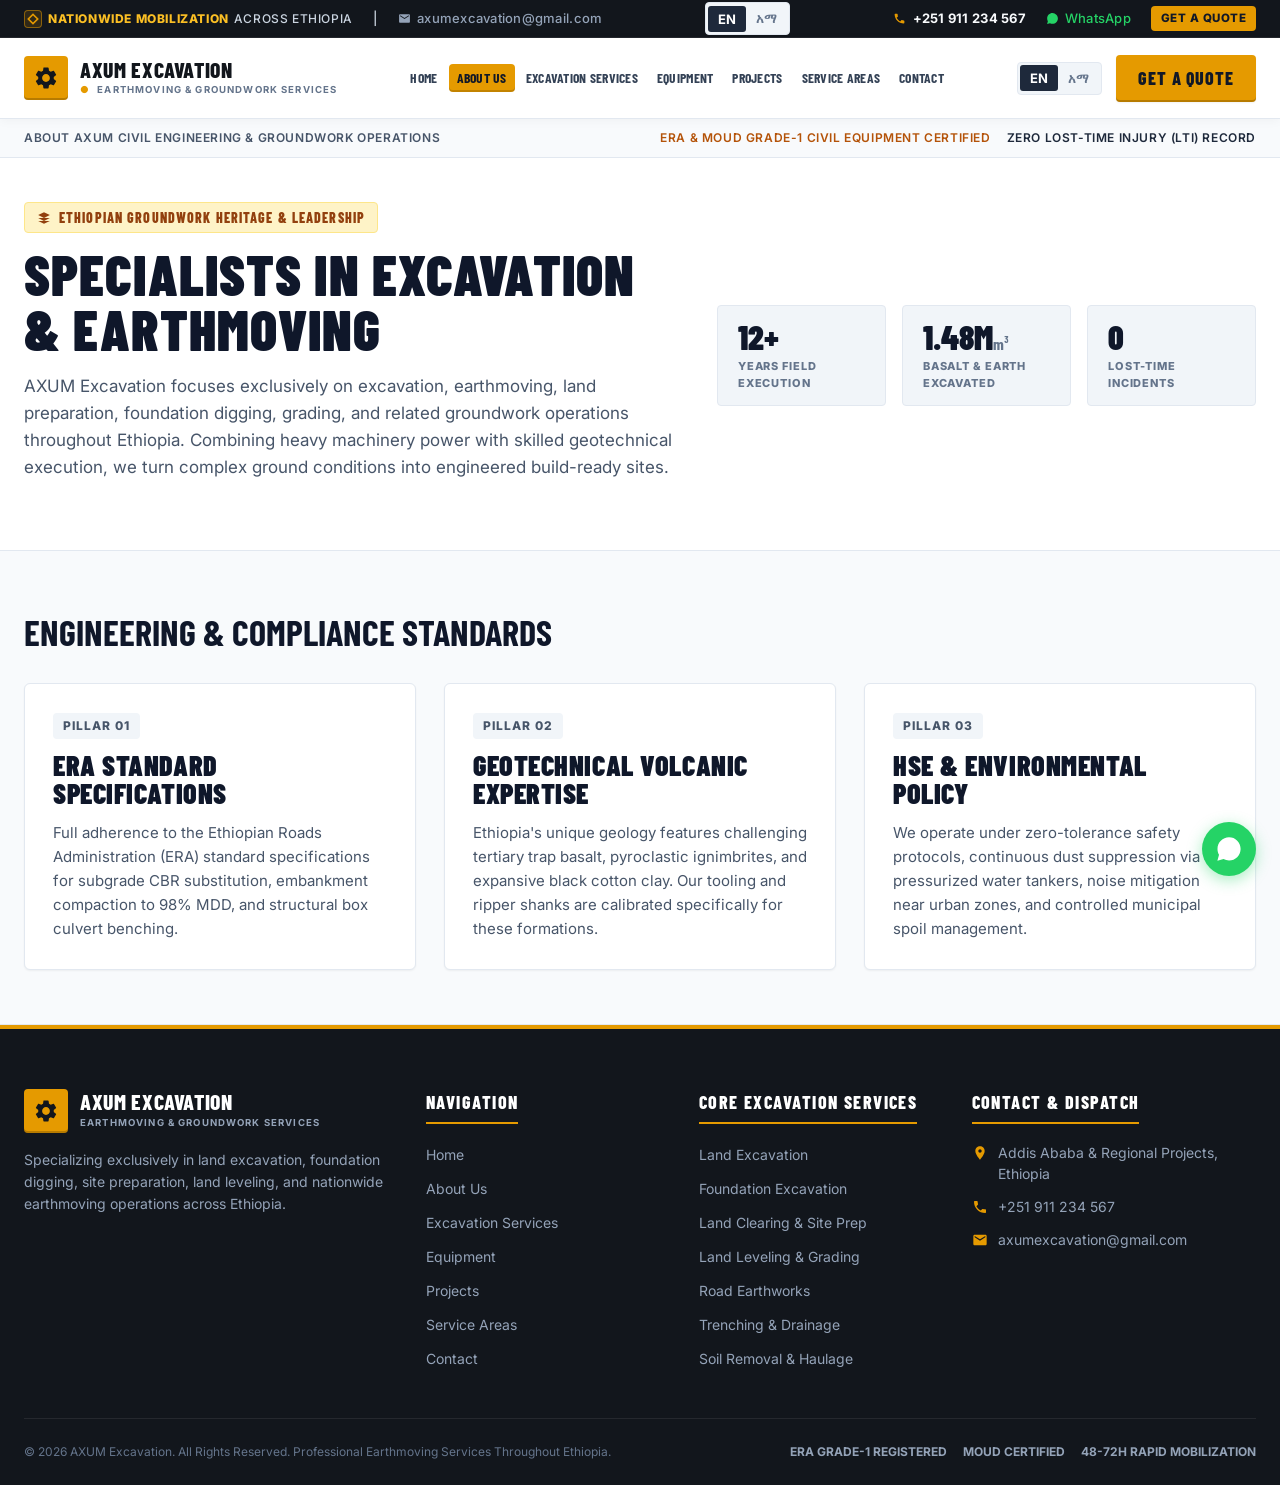
==== commit 5913a0ed: "Implement industrial 3-tier mobile responsive header matching screenshot with hazard caution stripe" ====
--- a/about.html
+++ b/about.html
@@ -14,21 +14,46 @@
   <!-- TOP BAR -->
   <aside class="top-bar">
     <div class="container top-bar-inner">
-      <div class="top-bar-left">
-        <span class="top-bar-tag">
-          <svg viewBox="0 0 24 24"><path d="M12 2L2 7l10 5 10-5-10-5zM2 17l10 5 10-5M2 12l10 5 10-5"/></svg>
-          <span data-i18n="top_nationwide">Nationwide Mobilization Across Ethiopia</span>
-        </span>
-        <span class="hide-mobile">|</span>
-        <a href="mailto:axumexcavation@gmail.com" class="top-bar-link hide-mobile">
-          <svg viewBox="0 0 24 24"><path d="M20 4H4c-1.1 0-1.99.9-1.99 2L2 18c0 1.1.9 2 2 2h16c1.1 0 2-.9 2-2V6c0-1.1-.9-2-2-2zm0 4l-8 5-8-5V6l8 5 8-5v2z"/></svg>
-          axumexcavation@gmail.com
+      <!-- Tier 1: Nationwide Mobilization on left, Mobile Language Switcher on right -->
+      <div class="top-bar-tier1">
+        <div class="top-bar-left">
+          <span class="top-bar-tag">
+            <span class="mob-diamond-badge" aria-hidden="true">
+              <svg viewBox="0 0 24 24"><path d="M12 2L2 12l10 10 10-10L12 2zm0 3.8L18.2 12 12 18.2 5.8 12 12 5.8z"/></svg>
+            </span>
+            <span class="tag-text"><strong class="tag-bold" data-i18n="top_nationwide_bold">NATIONWIDE MOBILIZATION</strong> <span class="tag-sub" data-i18n="top_nationwide_sub">ACROSS ETHIOPIA</span></span>
+          </span>
+          <span class="hide-mobile">|</span>
+          <a href="mailto:axumexcavation@gmail.com" class="top-bar-link hide-mobile">
+            <svg viewBox="0 0 24 24"><path d="M20 4H4c-1.1 0-1.99.9-1.99 2L2 18c0 1.1.9 2 2 2h16c1.1 0 2-.9 2-2V6c0-1.1-.9-2-2-2zm0 4l-8 5-8-5V6l8 5 8-5v2z"/></svg>
+            axumexcavation@gmail.com
+          </a>
+        </div>
+
+        <div class="top-bar-lang hide-desktop">
+          <div class="lang-toggle" role="group" aria-label="Language selector">
+            <button class="lang-btn active" data-lang="en">EN</button>
+            <button class="lang-btn" data-lang="am">አማ</button>
+          </div>
+        </div>
+      </div>
+
+      <!-- Tier 2: Dispatch line, WhatsApp button, and Get Quote button -->
+      <div class="top-bar-right">
+        <a href="tel:+251911234567" class="top-bar-link dispatch-pill" aria-label="Call Dispatch Line">
+          <div class="dispatch-icon">
+            <svg viewBox="0 0 24 24"><path d="M6.62 10.79c1.44 2.83 3.76 5.14 6.59 6.59l2.2-2.2c.27-.27.67-.36 1.02-.24 1.12.37 2.33.57 3.57.57.55 0 1 .45 1 1V20c0 .55-.45 1-1 1-9.39 0-17-7.61-17-17 0-.55.45-1 1-1h3.5c.55 0 1 .45 1 1 0 1.25.2 2.45.57 3.57.11.35.03.74-.25 1.02l-2.2 2.2z"/></svg>
+          </div>
+          <div class="dispatch-details">
+            <span class="dispatch-label" data-i18n="dispatch_line">DISPATCH LINE</span>
+            <span class="dispatch-phone">+251 911 234 567</span>
+          </div>
         </a>
-      </div>
-      <div class="top-bar-right">
-        <a href="tel:+251911234567" class="top-bar-link">+251 911 234 567</a>
-        <a href="https://wa.me/251911234567" target="_blank" rel="noopener noreferrer" class="top-bar-link">WhatsApp</a>
-        <a href="contact.html" class="top-bar-cta" data-i18n="btn_request_quote">Get A Quote</a>
+        <a href="https://wa.me/251911234567" target="_blank" rel="noopener noreferrer" class="top-bar-link whatsapp-pill" aria-label="Chat on WhatsApp">
+          <svg viewBox="0 0 24 24"><path d="M12.04 2c-5.46 0-9.91 4.45-9.91 9.91 0 1.75.46 3.45 1.32 4.95L2.05 22l5.25-1.38c1.45.79 3.08 1.21 4.74 1.21 5.46 0 9.91-4.45 9.91-9.91 0-2.65-1.03-5.14-2.9-7.01A9.816 9.816 0 0 0 12.04 2z"/></svg>
+          <span>WhatsApp</span>
+        </a>
+        <a href="contact.html" class="top-bar-cta btn-quote-pill" data-i18n="btn_get_quote">GET QUOTE</a>
       </div>
     </div>
   </aside>
@@ -41,8 +66,8 @@
           <svg viewBox="0 0 24 24"><path d="M19.14 12.94c.04-.3.06-.61.06-.94 0-.32-.02-.64-.07-.94l2.03-1.58a.49.49 0 0 0 .12-.61l-1.92-3.32a.488.488 0 0 0-.59-.22l-2.39.96c-.5-.38-1.03-.7-1.62-.94l-.36-2.54a.484.484 0 0 0-.48-.41h-3.84c-.24 0-.43.17-.47.41l-.36 2.54c-.59.24-1.13.57-1.62.94l-2.39-.96c-.22-.08-.47 0-.59.22L2.74 8.87c-.12.21-.08.47.12.61l2.03 1.58c-.05.3-.09.63-.09.94s.02.64.07.94l-2.03 1.58a.49.49 0 0 0-.12.61l1.92 3.32c.12.22.37.29.59.22l2.39-.96c.5.38 1.03.7 1.62.94l.36 2.54c.05.24.24.41.48.41h3.84c.24 0 .44-.17.47-.41l.36-2.54c.59-.24 1.13-.56 1.62-.94l2.39.96c.22.08.47 0 .59-.22l1.92-3.32c.12-.22.07-.47-.12-.61l-2.01-1.58zM12 15.6c-1.98 0-3.6-1.62-3.6-3.6s1.62-3.6 3.6-3.6 3.6 1.62 3.6 3.6-1.62 3.6-3.6 3.6z"/></svg>
         </div>
         <div class="brand-text">
-          <span class="brand-name">AXUM EXCAVATION</span>
-          <span class="brand-sub">Earthmoving & Groundwork Services</span>
+          <span class="brand-name" data-i18n="brand_name">AXUM EXCAVATION</span>
+          <span class="brand-sub"><span class="brand-dot">●</span> <span data-i18n="brand_sub">Earthmoving & Groundwork Services</span></span>
         </div>
       </a>
 
--- a/css/style.css
+++ b/css/style.css
@@ -170,6 +170,42 @@
   gap: 20px;
 }
 
+.top-bar-tier1 {
+  display: contents; /* Seamless inline flow on desktop */
+}
+
+.mob-diamond-badge {
+  display: inline-flex;
+  align-items: center;
+  justify-content: center;
+  width: 18px;
+  height: 18px;
+  border-radius: 4px;
+  background: rgba(229, 154, 0, 0.15);
+  border: 1px solid rgba(229, 154, 0, 0.5);
+  color: var(--color-primary);
+  flex-shrink: 0;
+}
+.mob-diamond-badge svg {
+  width: 11px;
+  height: 11px;
+  fill: currentColor;
+}
+
+.tag-text {
+  display: inline-flex;
+  align-items: center;
+  gap: 5px;
+}
+.tag-bold {
+  color: var(--color-hazard-yellow);
+  font-weight: 800;
+}
+.tag-sub {
+  color: #cbd5e1;
+  font-weight: 500;
+}
+
 .top-bar-tag {
   display: inline-flex;
   align-items: center;
@@ -203,19 +239,66 @@
   fill: currentColor;
 }
 
+.dispatch-pill {
+  display: inline-flex;
+  align-items: center;
+  gap: 7px;
+}
+.dispatch-icon {
+  display: inline-flex;
+  align-items: center;
+  justify-content: center;
+}
+.dispatch-icon svg {
+  width: 13px;
+  height: 13px;
+  fill: var(--color-primary);
+}
+.dispatch-details {
+  display: inline-flex;
+  flex-direction: column;
+}
+.dispatch-label {
+  display: none; /* Appears only in mobile dispatch card */
+}
+.dispatch-phone {
+  font-weight: 700;
+  color: #f8fafc;
+}
+
+.whatsapp-pill {
+  display: inline-flex;
+  align-items: center;
+  gap: 6px;
+  color: #25D366 !important;
+}
+.whatsapp-pill svg {
+  width: 13px;
+  height: 13px;
+  fill: #25D366;
+}
+
+.btn-quote-pill,
 .top-bar-cta {
   background: var(--color-primary);
   color: #111827;
-  font-weight: 700;
+  font-weight: 800;
   font-size: 0.72rem;
-  padding: 3px 10px;
+  padding: 4px 10px;
   border-radius: var(--radius-sm);
   text-transform: uppercase;
   letter-spacing: 0.04em;
   transition: background var(--transition-fast);
 }
+.btn-quote-pill:hover,
 .top-bar-cta:hover {
   background: var(--color-primary-hover);
+}
+
+.brand-dot {
+  color: var(--color-primary);
+  font-size: 0.6rem;
+  margin-right: 4px;
 }
 
 /* ==========================================================================
@@ -292,19 +375,24 @@
   display: flex;
   align-items: center;
   list-style: none;
-  gap: 6px;
+  gap: 4px;
+  flex-wrap: nowrap;
 }
 
 .nav-link {
   font-family: var(--font-display);
-  font-size: 1.0625rem;
+  font-size: 0.95rem;
   font-weight: 700;
-  letter-spacing: 0.05em;
+  letter-spacing: 0.03em;
   text-transform: uppercase;
   color: #334155;
-  padding: 8px 14px;
+  padding: 7px 11px;
   border-radius: var(--radius-sm);
   transition: all var(--transition-fast);
+  white-space: nowrap; /* Critical: Keeps About Us, Excavation Services, and Service Areas on 1 single line like other items */
+  display: inline-flex;
+  align-items: center;
+  line-height: 1.2;
 }
 
 .nav-link:hover {
@@ -316,6 +404,44 @@
   background-color: var(--color-primary);
   color: #111827;
   box-shadow: inset 0 -2px 0 rgba(0, 0, 0, 0.15);
+}
+
+/* Compact Nav Scaling for Laptops & Desktops (1025px - 1280px) */
+@media (min-width: 1025px) and (max-width: 1280px) {
+  .header-inner {
+    gap: 10px;
+  }
+  .brand-name {
+    font-size: 1.35rem;
+  }
+  .brand-sub {
+    font-size: 0.6rem;
+  }
+  .nav-menu {
+    gap: 3px;
+  }
+  .nav-link {
+    font-size: 0.85rem;
+    padding: 6px 8px;
+    letter-spacing: 0.02em;
+  }
+  .header-actions {
+    gap: 8px;
+  }
+  .btn-quote {
+    padding: 7px 12px;
+    font-size: 0.9rem;
+  }
+}
+
+@media (min-width: 1281px) {
+  .nav-menu {
+    gap: 6px;
+  }
+  .nav-link {
+    font-size: 1rem;
+    padding: 7px 12px;
+  }
 }
 
 .mobile-menu-cta {
@@ -2114,16 +2240,377 @@
    -------------------------------------------------------------------------- */
 @media (max-width: 768px) {
   :root {
-    --header-height: 68px;
+    --header-height: 64px;
   }
 
   html {
-    scroll-padding-top: 72px;
+    scroll-padding-top: 155px; /* Compensates for top-bar command tiers + sticky header */
   }
 
   .container {
     padding-left: 20px;
     padding-right: 20px;
+  }
+
+  /* ------------------------------------------------------------------------
+     MOBILE HEADER & COMMAND BAR (SCREENSHOT REPLICA)
+     ------------------------------------------------------------------------ */
+  .hide-desktop {
+    display: inline-flex !important;
+  }
+  .header-actions .btn-quote,
+  .header-actions .lang-toggle {
+    display: none !important;
+  }
+
+  /* TOP BAR: Dark Multi-Tier Mobile Bar */
+  .top-bar {
+    height: auto !important;
+    padding: 0 !important;
+    background: #0c1017 !important;
+    border-bottom: 1px solid rgba(255, 255, 255, 0.08) !important;
+  }
+
+  .top-bar-inner {
+    display: flex !important;
+    flex-direction: column !important;
+    width: 100% !important;
+    padding: 0 !important;
+    max-width: 100% !important;
+    gap: 0 !important;
+  }
+
+  /* TIER 1: Nationwide Mobilization + Language Toggle */
+  .top-bar-tier1 {
+    display: flex !important;
+    justify-content: space-between !important;
+    align-items: center !important;
+    width: 100% !important;
+    padding: 7px 14px !important;
+    background: #090d14 !important;
+    border-bottom: 1px solid rgba(255, 255, 255, 0.06) !important;
+    gap: 8px !important;
+  }
+
+  .top-bar-left {
+    display: flex !important;
+    align-items: center !important;
+    gap: 8px !important;
+    min-width: 0 !important;
+    flex: 1 !important;
+  }
+
+  .mob-diamond-badge {
+    width: 20px !important;
+    height: 20px !important;
+    border-radius: 4px !important;
+    background: rgba(229, 154, 0, 0.12) !important;
+    border: 1px solid rgba(229, 154, 0, 0.7) !important;
+    color: var(--color-primary) !important;
+    display: inline-flex !important;
+    align-items: center !important;
+    justify-content: center !important;
+    flex-shrink: 0 !important;
+  }
+  .mob-diamond-badge svg {
+    width: 12px !important;
+    height: 12px !important;
+    fill: currentColor !important;
+  }
+
+  .top-bar-tag {
+    display: flex !important;
+    align-items: center !important;
+    gap: 5px !important;
+    font-size: 0.6875rem !important;
+    white-space: nowrap !important;
+    overflow: hidden !important;
+    text-overflow: ellipsis !important;
+    min-width: 0 !important;
+  }
+
+  .tag-text {
+    display: inline-flex !important;
+    align-items: center !important;
+    gap: 4px !important;
+    overflow: hidden !important;
+    text-overflow: ellipsis !important;
+    white-space: nowrap !important;
+  }
+
+  .tag-bold {
+    color: #e59a00 !important;
+    font-weight: 800 !important;
+    letter-spacing: 0.04em !important;
+    text-transform: uppercase !important;
+    flex-shrink: 0 !important;
+  }
+
+  .tag-sub {
+    color: #cbd5e1 !important;
+    font-weight: 600 !important;
+    text-transform: uppercase !important;
+    overflow: hidden !important;
+    text-overflow: ellipsis !important;
+    white-space: nowrap !important;
+  }
+
+  .top-bar-lang {
+    display: flex !important;
+    align-items: center !important;
+    flex-shrink: 0 !important;
+  }
+
+  .top-bar-lang .lang-toggle {
+    background: #141b26 !important;
+    border: 1px solid rgba(255, 255, 255, 0.15) !important;
+    border-radius: 5px !important;
+    padding: 2px !important;
+  }
+
+  .top-bar-lang .lang-btn {
+    padding: 3px 8px !important;
+    font-size: 0.72rem !important;
+    font-weight: 700 !important;
+    color: #8da2be !important;
+    border-radius: 3px !important;
+    border: none !important;
+    background: transparent !important;
+  }
+
+  .top-bar-lang .lang-btn.active {
+    background: #233044 !important;
+    color: #ffffff !important;
+  }
+
+  /* TIER 2: Dispatch Line + WhatsApp + Get Quote */
+  .top-bar-right {
+    display: flex !important;
+    align-items: center !important;
+    justify-content: space-between !important;
+    width: 100% !important;
+    padding: 8px 14px !important;
+    background: #101622 !important;
+    gap: 8px !important;
+  }
+
+  .dispatch-pill {
+    display: flex !important;
+    align-items: center !important;
+    gap: 8px !important;
+    background: #172130 !important;
+    border: 1px solid rgba(255, 255, 255, 0.1) !important;
+    border-radius: 6px !important;
+    padding: 6px 10px !important;
+    text-decoration: none !important;
+    flex: 1.2 !important;
+    min-width: 0 !important;
+    transition: background 0.15s ease !important;
+  }
+
+  .dispatch-pill:hover,
+  .dispatch-pill:active {
+    background: #1f2c40 !important;
+  }
+
+  .dispatch-icon {
+    width: 22px !important;
+    height: 22px !important;
+    border-radius: 4px !important;
+    background: rgba(229, 154, 0, 0.15) !important;
+    display: flex !important;
+    align-items: center !important;
+    justify-content: center !important;
+    flex-shrink: 0 !important;
+  }
+
+  .dispatch-icon svg {
+    width: 12px !important;
+    height: 12px !important;
+    fill: var(--color-primary) !important;
+  }
+
+  .dispatch-details {
+    display: flex !important;
+    flex-direction: column !important;
+    min-width: 0 !important;
+  }
+
+  .dispatch-label {
+    display: block !important;
+    font-size: 0.5625rem !important;
+    font-weight: 700 !important;
+    letter-spacing: 0.06em !important;
+    color: #7e94b2 !important;
+    text-transform: uppercase !important;
+    line-height: 1.1 !important;
+  }
+
+  .dispatch-phone {
+    font-size: 0.78rem !important;
+    font-weight: 800 !important;
+    color: #ffffff !important;
+    white-space: nowrap !important;
+    line-height: 1.2 !important;
+  }
+
+  .whatsapp-pill {
+    display: inline-flex !important;
+    align-items: center !important;
+    justify-content: center !important;
+    gap: 5px !important;
+    background: rgba(37, 211, 102, 0.12) !important;
+    border: 1px solid rgba(37, 211, 102, 0.35) !important;
+    border-radius: 6px !important;
+    padding: 8px 11px !important;
+    color: #25D366 !important;
+    font-size: 0.78rem !important;
+    font-weight: 700 !important;
+    text-decoration: none !important;
+    white-space: nowrap !important;
+    flex-shrink: 0 !important;
+    transition: all 0.15s ease !important;
+  }
+
+  .whatsapp-pill:hover,
+  .whatsapp-pill:active {
+    background: rgba(37, 211, 102, 0.22) !important;
+    box-shadow: 0 0 10px rgba(37, 211, 102, 0.25) !important;
+  }
+
+  .whatsapp-pill svg {
+    width: 14px !important;
+    height: 14px !important;
+    fill: #25D366 !important;
+  }
+
+  .btn-quote-pill {
+    display: inline-flex !important;
+    align-items: center !important;
+    justify-content: center !important;
+    background: var(--color-primary) !important;
+    color: #111827 !important;
+    font-weight: 800 !important;
+    font-size: 0.76rem !important;
+    letter-spacing: 0.05em !important;
+    text-transform: uppercase !important;
+    border-radius: 6px !important;
+    padding: 8px 12px !important;
+    text-decoration: none !important;
+    white-space: nowrap !important;
+    flex-shrink: 0 !important;
+    box-shadow: 0 2px 8px rgba(229, 154, 0, 0.3) !important;
+    transition: all 0.15s ease !important;
+  }
+
+  .btn-quote-pill:hover,
+  .btn-quote-pill:active {
+    background: var(--color-primary-hover) !important;
+    transform: translateY(-1px) !important;
+  }
+
+  /* TIER 3: MAIN HEADER (BRAND + HAMBURGER + INDUSTRIAL HAZARD STRIPE) */
+  .main-header {
+    background: #080c13 !important; /* Deep dark industrial surface matching screenshot */
+    border-bottom: none !important;
+    position: sticky !important;
+    top: 0 !important;
+    z-index: 1000 !important;
+    box-shadow: 0 4px 20px rgba(0, 0, 0, 0.45) !important;
+  }
+
+  /* Authentic Construction Hazard Caution Tape Border */
+  .main-header::after {
+    content: '' !important;
+    display: block !important;
+    width: 100% !important;
+    height: 5px !important;
+    background: repeating-linear-gradient(
+      -45deg,
+      #e59a00 0,
+      #e59a00 12px,
+      #0e141f 12px,
+      #0e141f 24px
+    ) !important;
+    box-shadow: 0 1px 4px rgba(0, 0, 0, 0.5) !important;
+  }
+
+  .header-inner {
+    height: 64px !important;
+    padding: 0 14px !important;
+  }
+
+  .brand-logo {
+    gap: 12px !important;
+    align-items: center !important;
+  }
+
+  .brand-icon {
+    width: 44px !important;
+    height: 44px !important;
+    background: var(--color-primary) !important;
+    color: #111827 !important;
+    border-radius: 10px !important;
+    box-shadow: 0 0 18px rgba(229, 154, 0, 0.55) !important; /* Glowing Yellow Icon */
+    flex-shrink: 0 !important;
+  }
+
+  .brand-icon svg {
+    width: 26px !important;
+    height: 26px !important;
+  }
+
+  .brand-name {
+    color: #ffffff !important;
+    font-size: 1.45rem !important;
+    font-weight: 800 !important;
+    letter-spacing: 0.04em !important;
+    line-height: 1 !important;
+  }
+
+  .brand-sub {
+    color: #8da2be !important;
+    font-size: 0.62rem !important;
+    font-weight: 700 !important;
+    letter-spacing: 0.07em !important;
+    display: flex !important;
+    align-items: center !important;
+    gap: 4px !important;
+    margin-top: 3px !important;
+  }
+
+  .brand-dot {
+    color: var(--color-primary) !important;
+    font-size: 0.6rem !important;
+  }
+
+  /* Hamburger Button */
+  .mobile-toggle {
+    display: inline-flex !important;
+    align-items: center !important;
+    justify-content: center !important;
+    width: 42px !important;
+    height: 42px !important;
+    min-width: 42px !important;
+    min-height: 42px !important;
+    background: #141c28 !important;
+    border: 1px solid rgba(255, 255, 255, 0.16) !important;
+    border-radius: 8px !important;
+    color: #ffffff !important;
+    cursor: pointer !important;
+    transition: all var(--transition-fast) !important;
+  }
+
+  .mobile-toggle:hover,
+  .mobile-toggle:active {
+    background: #1d283a !important;
+    border-color: var(--color-primary) !important;
+  }
+
+  .mobile-toggle svg {
+    width: 22px !important;
+    height: 22px !important;
+    fill: #ffffff !important;
   }
 
   /* Typography Scaling */
@@ -2413,30 +2900,6 @@
     font-size: 0.625rem;
   }
 
-  /* Top Bar Mobile Format */
-  .top-bar {
-    height: auto;
-    padding: 6px 0;
-  }
-
-  .top-bar-left span.hide-mobile,
-  .top-bar-left a.hide-mobile {
-    display: none !important;
-  }
-
-  .top-bar-left {
-    gap: 8px;
-  }
-
-  .top-bar-right {
-    gap: 12px;
-  }
-
-  .top-bar-tag {
-    font-size: 0.6875rem;
-    gap: 4px;
-  }
-
   /* Technical Breadcrumb Strip */
   .registry-inner {
     flex-direction: column;
@@ -2456,34 +2919,78 @@
    -------------------------------------------------------------------------- */
 @media (max-width: 375px) {
   .container {
-    padding-left: 14px;
-    padding-right: 14px;
+    padding-left: 12px;
+    padding-right: 12px;
+  }
+
+  .top-bar-tier1 {
+    padding: 6px 10px !important;
+  }
+
+  .top-bar-right {
+    padding: 6px 10px !important;
+    gap: 6px !important;
+  }
+
+  .dispatch-pill {
+    padding: 5px 7px !important;
+    gap: 6px !important;
+  }
+
+  .dispatch-icon {
+    width: 18px !important;
+    height: 18px !important;
+  }
+
+  .dispatch-icon svg {
+    width: 10px !important;
+    height: 10px !important;
+  }
+
+  .dispatch-phone {
+    font-size: 0.7rem !important;
+  }
+
+  .dispatch-label {
+    font-size: 0.5rem !important;
+  }
+
+  .whatsapp-pill {
+    padding: 6px 8px !important;
+    font-size: 0.72rem !important;
+  }
+
+  .btn-quote-pill {
+    padding: 6px 8px !important;
+    font-size: 0.72rem !important;
+  }
+
+  .header-inner {
+    padding: 0 10px !important;
   }
 
   .brand-icon {
-    width: 36px;
-    height: 36px;
+    width: 38px !important;
+    height: 38px !important;
   }
   .brand-icon svg {
-    width: 20px;
-    height: 20px;
+    width: 22px !important;
+    height: 22px !important;
   }
 
   .brand-name {
-    font-size: 1.2rem;
+    font-size: 1.25rem !important;
   }
 
   .brand-sub {
-    font-size: 0.58rem;
-  }
-
-  .lang-toggle {
-    padding: 1px;
-  }
-
-  .lang-btn {
-    padding: 4px 7px;
-    font-size: 0.75rem;
+    font-size: 0.55rem !important;
+  }
+
+  .mobile-toggle {
+    width: 38px !important;
+    height: 38px !important;
+    min-width: 38px !important;
+    min-height: 38px !important;
   }
 
   .hero-title {
@@ -2596,6 +3103,7 @@
 body.amharic-mode .btn-submit-tender {
   font-family: var(--font-amharic);
   letter-spacing: 0;
+  white-space: nowrap;
 }
 
 /* --------------------------------------------------------------------------
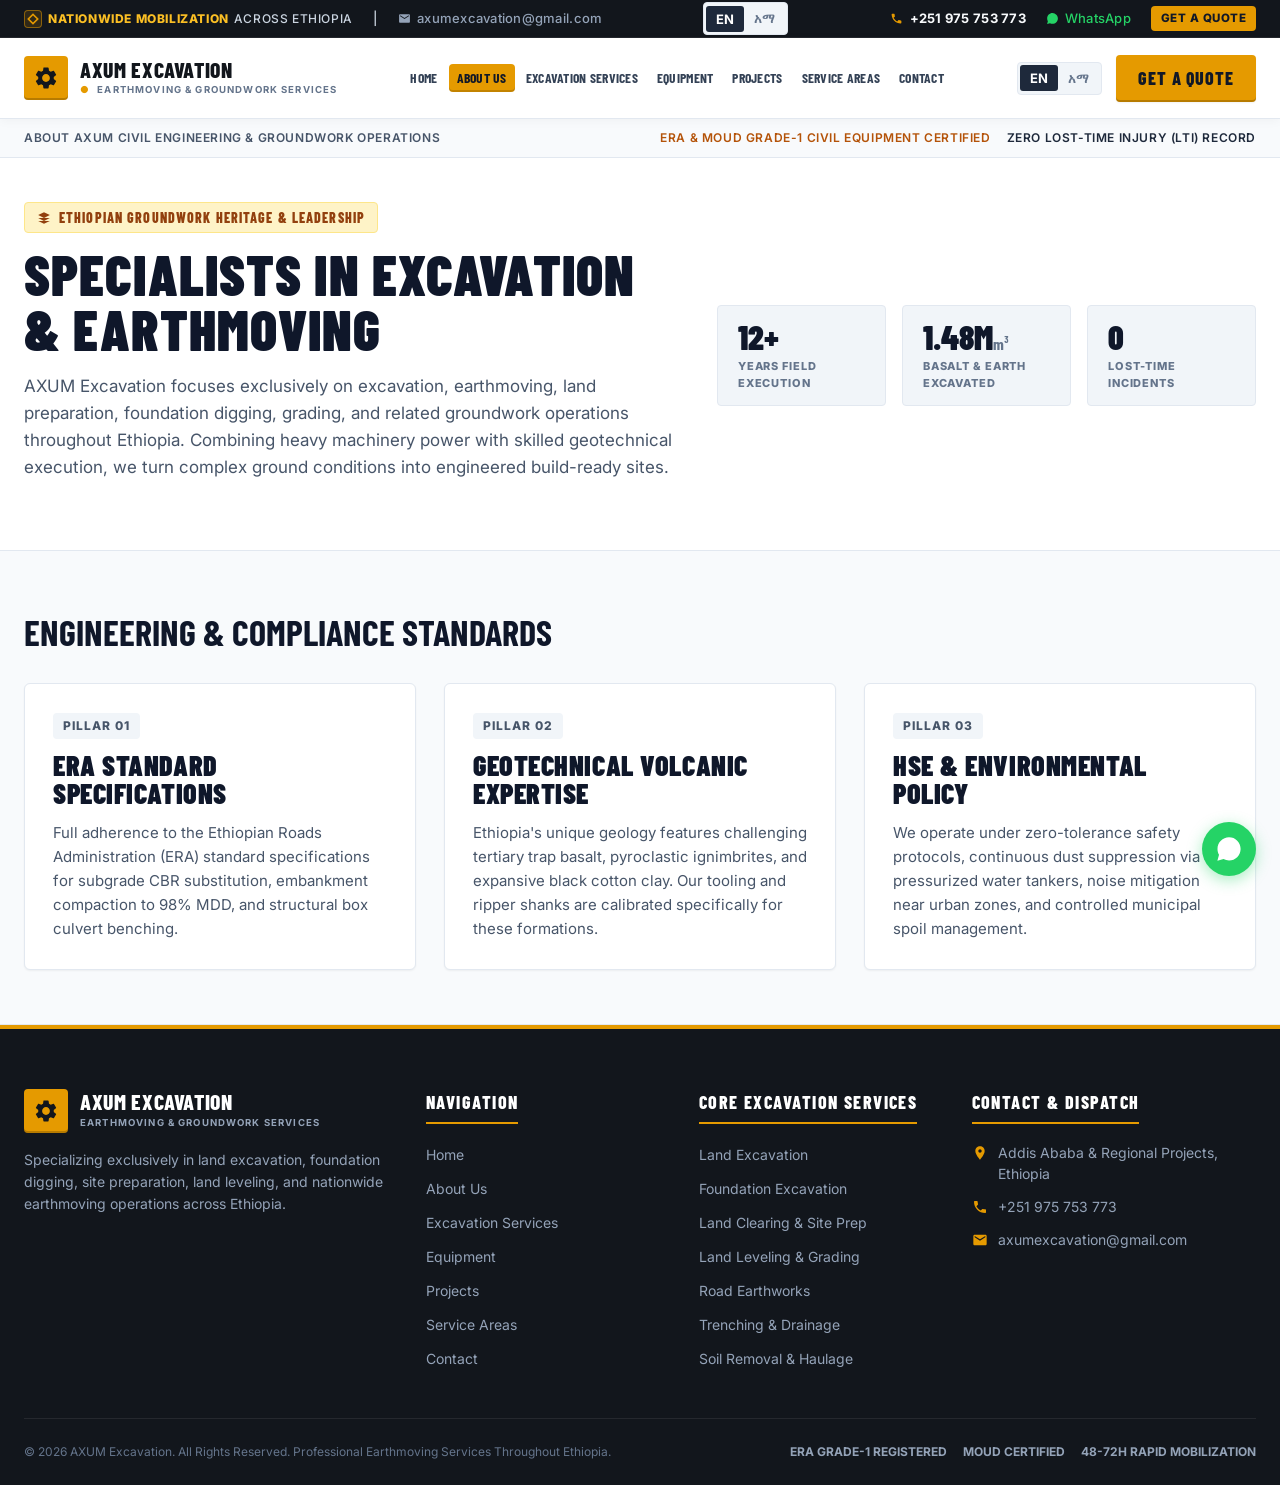
==== commit 721773e8: "Update official company phone number and WhatsApp links to 0975753773 (+251 975 753 773)" ====
--- a/about.html
+++ b/about.html
@@ -40,16 +40,16 @@
 
       <!-- Tier 2: Dispatch line, WhatsApp button, and Get Quote button -->
       <div class="top-bar-right">
-        <a href="tel:+251911234567" class="top-bar-link dispatch-pill" aria-label="Call Dispatch Line">
+        <a href="tel:+251975753773" class="top-bar-link dispatch-pill" aria-label="Call Dispatch Line">
           <div class="dispatch-icon">
             <svg viewBox="0 0 24 24"><path d="M6.62 10.79c1.44 2.83 3.76 5.14 6.59 6.59l2.2-2.2c.27-.27.67-.36 1.02-.24 1.12.37 2.33.57 3.57.57.55 0 1 .45 1 1V20c0 .55-.45 1-1 1-9.39 0-17-7.61-17-17 0-.55.45-1 1-1h3.5c.55 0 1 .45 1 1 0 1.25.2 2.45.57 3.57.11.35.03.74-.25 1.02l-2.2 2.2z"/></svg>
           </div>
           <div class="dispatch-details">
             <span class="dispatch-label" data-i18n="dispatch_line">DISPATCH LINE</span>
-            <span class="dispatch-phone">+251 911 234 567</span>
+            <span class="dispatch-phone">+251 975 753 773</span>
           </div>
         </a>
-        <a href="https://wa.me/251911234567" target="_blank" rel="noopener noreferrer" class="top-bar-link whatsapp-pill" aria-label="Chat on WhatsApp">
+        <a href="https://wa.me/251975753773" target="_blank" rel="noopener noreferrer" class="top-bar-link whatsapp-pill" aria-label="Chat on WhatsApp">
           <svg viewBox="0 0 24 24"><path d="M12.04 2c-5.46 0-9.91 4.45-9.91 9.91 0 1.75.46 3.45 1.32 4.95L2.05 22l5.25-1.38c1.45.79 3.08 1.21 4.74 1.21 5.46 0 9.91-4.45 9.91-9.91 0-2.65-1.03-5.14-2.9-7.01A9.816 9.816 0 0 0 12.04 2z"/></svg>
           <span>WhatsApp</span>
         </a>
@@ -232,7 +232,7 @@
           </div>
           <div class="footer-contact-item">
             <svg viewBox="0 0 24 24"><path d="M6.62 10.79c1.44 2.83 3.76 5.14 6.59 6.59l2.2-2.2c.27-.27.67-.36 1.02-.24 1.12.37 2.33.57 3.57.57.55 0 1 .45 1 1V20c0 .55-.45 1-1 1-9.39 0-17-7.61-17-17 0-.55.45-1 1-1h3.5c.55 0 1 .45 1 1 0 1.25.2 2.45.57 3.57.11.35.03.74-.25 1.02l-2.2 2.2z"/></svg>
-            <span>+251 911 234 567</span>
+            <span>+251 975 753 773</span>
           </div>
           <div class="footer-contact-item">
             <svg viewBox="0 0 24 24"><path d="M20 4H4c-1.1 0-1.99.9-1.99 2L2 18c0 1.1.9 2 2 2h16c1.1 0 2-.9 2-2V6c0-1.1-.9-2-2-2zm0 4l-8 5-8-5V6l8 5 8-5v2z"/></svg>
@@ -252,7 +252,7 @@
     </div>
   </footer>
 
-  <a href="https://wa.me/251911234567" target="_blank" rel="noopener noreferrer" class="floating-whatsapp" aria-label="Chat on WhatsApp">
+  <a href="https://wa.me/251975753773" target="_blank" rel="noopener noreferrer" class="floating-whatsapp" aria-label="Chat on WhatsApp">
     <svg viewBox="0 0 24 24"><path d="M12.04 2c-5.46 0-9.91 4.45-9.91 9.91 0 1.75.46 3.45 1.32 4.95L2.05 22l5.25-1.38c1.45.79 3.08 1.21 4.74 1.21 5.46 0 9.91-4.45 9.91-9.91 0-2.65-1.03-5.14-2.9-7.01A9.816 9.816 0 0 0 12.04 2z"/></svg>
   </a>
 
--- a/css/style.css
+++ b/css/style.css
@@ -989,17 +989,8 @@
   margin-top: 4px;
 }
 
-/* ==========================================================================
-   SERVICES STICKY JUMP-TO BAR
-   ========================================================================== */
 .jump-to-bar {
-  background: #181d24;
-  color: #ffffff;
-  border-bottom: 1px solid rgba(255, 255, 255, 0.1);
-  position: sticky;
-  top: var(--header-height);
-  z-index: 900;
-  box-shadow: 0 4px 10px rgba(0, 0, 0, 0.15);
+  display: none !important;
 }
 
 .jump-to-inner {
@@ -2509,30 +2500,14 @@
     transform: translateY(-1px) !important;
   }
 
-  /* TIER 3: MAIN HEADER (BRAND + HAMBURGER + INDUSTRIAL HAZARD STRIPE) */
+  /* TIER 3: MAIN HEADER (BRAND + HAMBURGER) */
   .main-header {
     background: #080c13 !important; /* Deep dark industrial surface matching screenshot */
-    border-bottom: none !important;
+    border-bottom: 1px solid rgba(255, 255, 255, 0.08) !important;
     position: sticky !important;
     top: 0 !important;
     z-index: 1000 !important;
     box-shadow: 0 4px 20px rgba(0, 0, 0, 0.45) !important;
-  }
-
-  /* Authentic Construction Hazard Caution Tape Border */
-  .main-header::after {
-    content: '' !important;
-    display: block !important;
-    width: 100% !important;
-    height: 5px !important;
-    background: repeating-linear-gradient(
-      -45deg,
-      #e59a00 0,
-      #e59a00 12px,
-      #0e141f 12px,
-      #0e141f 24px
-    ) !important;
-    box-shadow: 0 1px 4px rgba(0, 0, 0, 0.5) !important;
   }
 
   .header-inner {
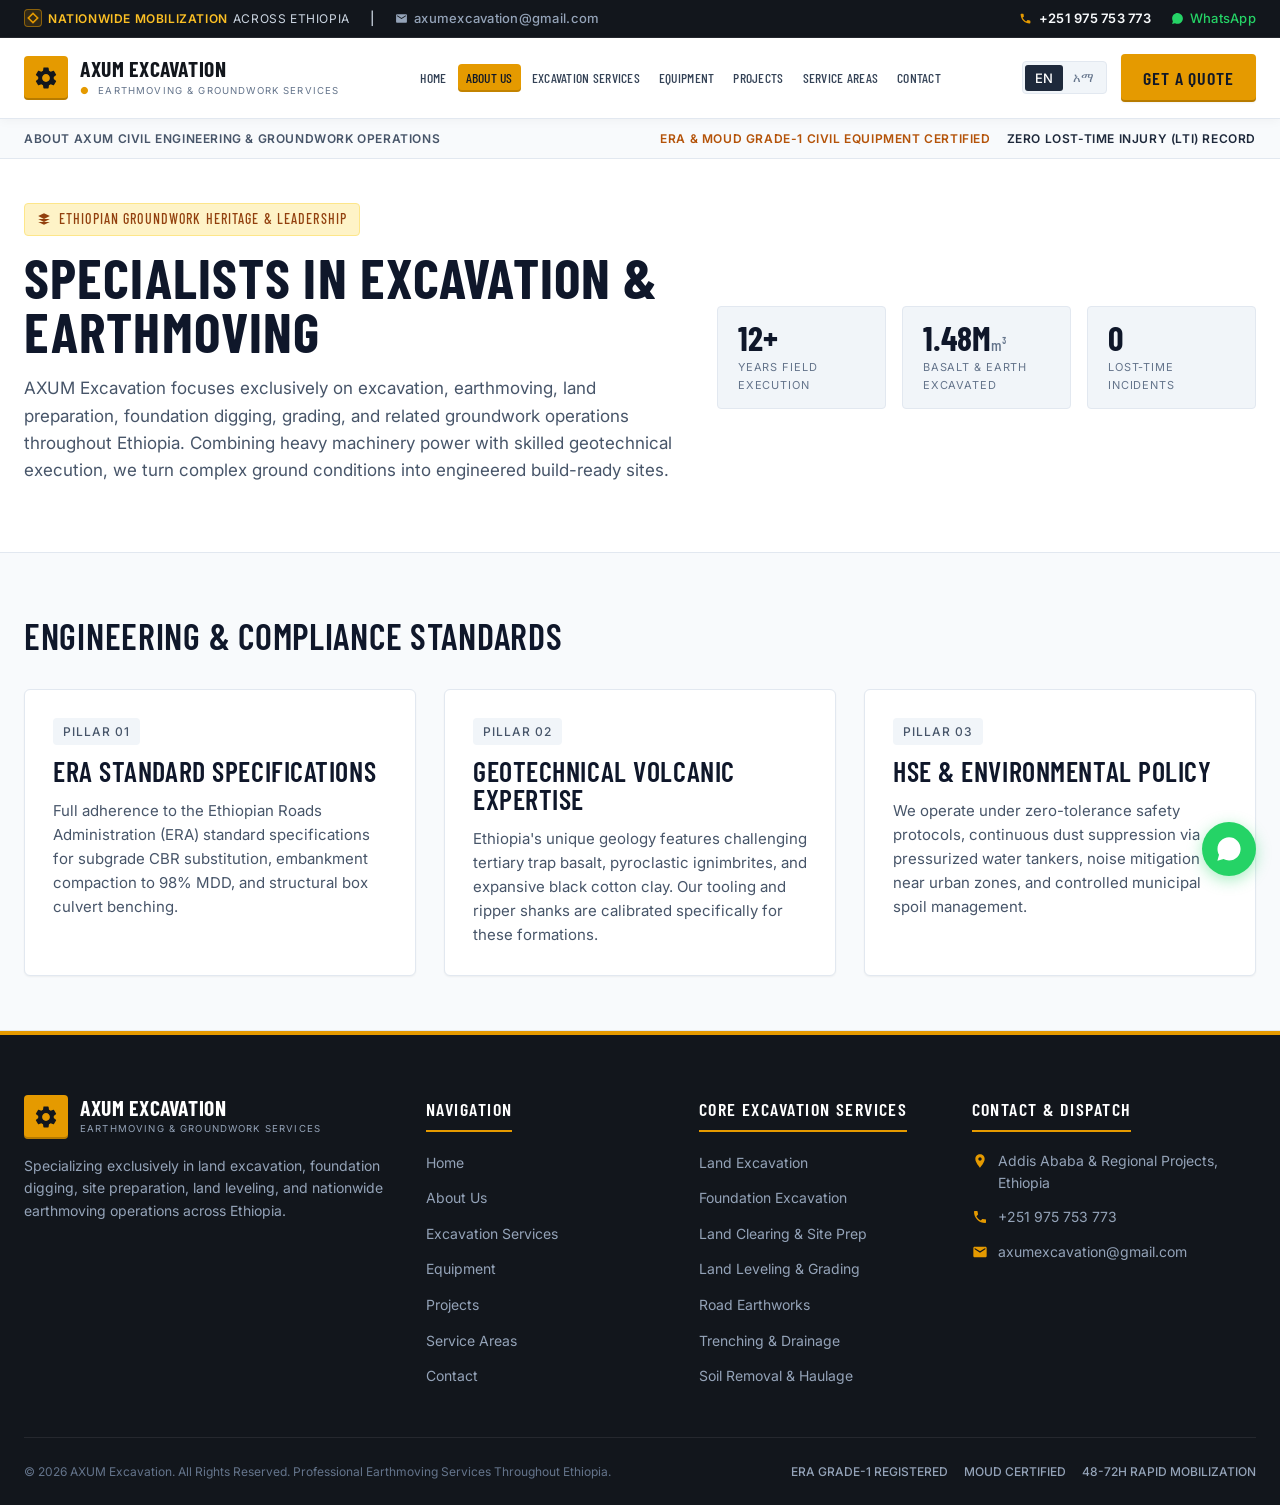
==== commit 5ed137df: "Remove redundant top bar Get Quote button across all pages" ====
--- a/about.html
+++ b/about.html
@@ -53,7 +53,6 @@
           <svg viewBox="0 0 24 24"><path d="M12.04 2c-5.46 0-9.91 4.45-9.91 9.91 0 1.75.46 3.45 1.32 4.95L2.05 22l5.25-1.38c1.45.79 3.08 1.21 4.74 1.21 5.46 0 9.91-4.45 9.91-9.91 0-2.65-1.03-5.14-2.9-7.01A9.816 9.816 0 0 0 12.04 2z"/></svg>
           <span>WhatsApp</span>
         </a>
-        <a href="contact.html" class="top-bar-cta btn-quote-pill" data-i18n="btn_get_quote">GET QUOTE</a>
       </div>
     </div>
   </aside>
--- a/css/style.css
+++ b/css/style.css
@@ -4,7 +4,7 @@
    Design System: Industrial Dark Slate, Caterpillar Safety Amber & Technical Grid
    ========================================================================== */
 
-@import url('https://fonts.googleapis.com/css2?family=Barlow+Condensed:ital,wght@0,600;0,700;0,800;0,900;1,700&family=Inter:wght@300;400;500;600;700&family=Noto+Sans+Ethiopic:wght@400;600;700;800&family=Outfit:wght@400;500;600;700;800&display=swap');
+@import url('https://fonts.googleapis.com/css2?family=Barlow+Condensed:ital,wght@0,300;0,400;0,500;0,600;0,700;1,300;1,400&family=Inter:wght@300;400;500;600&family=Noto+Sans+Ethiopic:wght@300;400;500;600&family=Outfit:wght@300;400;500;600&display=swap');
 
 :root {
   /* Brand Industrial Color Palette */
@@ -86,12 +86,28 @@
 
 body {
   font-family: var(--font-body);
+  font-weight: 400; /* Clean, light, legible base text */
   background-color: var(--bg-light-root);
   color: var(--text-dark-primary);
-  line-height: 1.5;
+  line-height: 1.6;
   -webkit-font-smoothing: antialiased;
   -moz-osx-font-smoothing: grayscale;
   overflow-x: hidden;
+}
+
+p {
+  font-weight: 400;
+  line-height: 1.65;
+}
+
+h1, h2, h3, h4, h5, h6 {
+  font-family: var(--font-display);
+  font-weight: 600; /* Crisp architectural semi-bold instead of heavy black */
+  letter-spacing: 0.02em;
+}
+
+strong, b {
+  font-weight: 600;
 }
 
 body.amharic-mode {
@@ -123,7 +139,7 @@
   background: var(--color-primary);
   color: #000;
   padding: 10px 18px;
-  font-weight: 700;
+  font-weight: 600;
   z-index: 99999;
   border-radius: var(--radius-sm);
   transition: top var(--transition-fast);
@@ -174,6 +190,15 @@
   display: contents; /* Seamless inline flow on desktop */
 }
 
+/* Visibility helpers */
+.hide-desktop {
+  display: none !important;
+}
+
+.hide-mobile {
+  display: inline-flex;
+}
+
 .mob-diamond-badge {
   display: inline-flex;
   align-items: center;
@@ -199,11 +224,11 @@
 }
 .tag-bold {
   color: var(--color-hazard-yellow);
-  font-weight: 800;
+  font-weight: 600;
 }
 .tag-sub {
   color: #cbd5e1;
-  font-weight: 500;
+  font-weight: 400;
 }
 
 .top-bar-tag {
@@ -211,7 +236,7 @@
   align-items: center;
   gap: 6px;
   color: var(--color-hazard-yellow);
-  font-weight: 700;
+  font-weight: 500;
   letter-spacing: 0.05em;
   text-transform: uppercase;
   font-size: 0.75rem;
@@ -262,7 +287,7 @@
   display: none; /* Appears only in mobile dispatch card */
 }
 .dispatch-phone {
-  font-weight: 700;
+  font-weight: 600;
   color: #f8fafc;
 }
 
@@ -282,7 +307,7 @@
 .top-bar-cta {
   background: var(--color-primary);
   color: #111827;
-  font-weight: 800;
+  font-weight: 600;
   font-size: 0.72rem;
   padding: 4px 10px;
   border-radius: var(--radius-sm);
@@ -355,7 +380,7 @@
 .brand-name {
   font-family: var(--font-display);
   font-size: 1.625rem;
-  font-weight: 800;
+  font-weight: 700;
   line-height: 1;
   color: #12161c;
   letter-spacing: 0.03em;
@@ -363,7 +388,7 @@
 
 .brand-sub {
   font-size: 0.6875rem;
-  font-weight: 700;
+  font-weight: 400;
   text-transform: uppercase;
   letter-spacing: 0.12em;
   color: var(--text-dark-muted);
@@ -382,7 +407,7 @@
 .nav-link {
   font-family: var(--font-display);
   font-size: 0.95rem;
-  font-weight: 700;
+  font-weight: 500;
   letter-spacing: 0.03em;
   text-transform: uppercase;
   color: #334155;
@@ -470,7 +495,7 @@
 .lang-btn {
   padding: 5px 10px;
   font-size: 0.8125rem;
-  font-weight: 700;
+  font-weight: 500;
   border: none;
   background: transparent;
   color: #64748b;
@@ -488,7 +513,7 @@
 .btn-quote {
   font-family: var(--font-display);
   font-size: 1.125rem;
-  font-weight: 800;
+  font-weight: 600;
   letter-spacing: 0.05em;
   text-transform: uppercase;
   background: var(--color-primary);
@@ -625,7 +650,7 @@
   color: var(--color-hazard-yellow);
   font-family: var(--font-display);
   font-size: 0.9375rem;
-  font-weight: 800;
+  font-weight: 500;
   letter-spacing: 0.08em;
   text-transform: uppercase;
   padding: 5px 12px;
@@ -642,7 +667,7 @@
 .hero-title {
   font-family: var(--font-display);
   font-size: clamp(2.25rem, 5.5vw, 4.25rem);
-  font-weight: 900;
+  font-weight: 700;
   line-height: 0.98;
   text-transform: uppercase;
   letter-spacing: 0.02em;
@@ -674,7 +699,7 @@
 .btn-primary {
   font-family: var(--font-display);
   font-size: 1.25rem;
-  font-weight: 800;
+  font-weight: 600;
   letter-spacing: 0.04em;
   text-transform: uppercase;
   background: var(--color-primary);
@@ -699,7 +724,7 @@
 .btn-ghost {
   font-family: var(--font-display);
   font-size: 1.25rem;
-  font-weight: 800;
+  font-weight: 500;
   letter-spacing: 0.04em;
   text-transform: uppercase;
   background: transparent;
@@ -725,7 +750,7 @@
   align-items: center;
   gap: 16px;
   font-size: 0.8125rem;
-  font-weight: 700;
+  font-weight: 400;
   letter-spacing: 0.06em;
   text-transform: uppercase;
   color: #64748b;
@@ -791,7 +816,7 @@
 
 .fleet-category-tag {
   font-size: 0.6875rem;
-  font-weight: 800;
+  font-weight: 500;
   text-transform: uppercase;
   letter-spacing: 0.1em;
   color: var(--color-hazard-yellow);
@@ -800,7 +825,7 @@
 .fleet-unit-name {
   font-family: var(--font-display);
   font-size: 1.375rem;
-  font-weight: 800;
+  font-weight: 600;
   text-transform: uppercase;
   color: #ffffff;
   letter-spacing: 0.02em;
@@ -811,7 +836,7 @@
   color: #111827;
   font-family: var(--font-display);
   font-size: 0.8125rem;
-  font-weight: 900;
+  font-weight: 600;
   letter-spacing: 0.08em;
   text-transform: uppercase;
   padding: 5px 12px;
@@ -823,7 +848,7 @@
   color: #ffffff;
   font-family: var(--font-display);
   font-size: 0.8125rem;
-  font-weight: 900;
+  font-weight: 600;
   letter-spacing: 0.08em;
   text-transform: uppercase;
   padding: 5px 12px;
@@ -858,7 +883,7 @@
   color: #92400e;
   font-family: var(--font-display);
   font-size: 0.875rem;
-  font-weight: 800;
+  font-weight: 500;
   letter-spacing: 0.08em;
   text-transform: uppercase;
   padding: 4px 12px;
@@ -875,7 +900,7 @@
 .subpage-title {
   font-family: var(--font-display);
   font-size: clamp(2rem, 5vw, 3.5rem);
-  font-weight: 900;
+  font-weight: 700;
   line-height: 0.98;
   text-transform: uppercase;
   letter-spacing: 0.02em;
@@ -909,7 +934,7 @@
 .metric-box-val {
   font-family: var(--font-display);
   font-size: 2.125rem;
-  font-weight: 900;
+  font-weight: 700;
   color: #0f172a;
   line-height: 1;
   margin-bottom: 4px;
@@ -917,13 +942,13 @@
 
 .metric-box-val span.unit {
   font-size: 1rem;
-  font-weight: 700;
+  font-weight: 500;
   color: var(--text-dark-muted);
 }
 
 .metric-box-label {
   font-size: 0.6875rem;
-  font-weight: 800;
+  font-weight: 400;
   letter-spacing: 0.08em;
   text-transform: uppercase;
   color: var(--text-dark-muted);
@@ -975,14 +1000,14 @@
 .contact-stat-num {
   font-family: var(--font-display);
   font-size: 2.25rem;
-  font-weight: 900;
+  font-weight: 700;
   color: var(--color-primary);
   line-height: 1;
 }
 
 .contact-stat-label {
   font-size: 0.6875rem;
-  font-weight: 800;
+  font-weight: 400;
   letter-spacing: 0.08em;
   text-transform: uppercase;
   color: #94a3b8;
@@ -1011,7 +1036,7 @@
   gap: 6px;
   font-family: var(--font-display);
   font-size: 0.875rem;
-  font-weight: 900;
+  font-weight: 600;
   letter-spacing: 0.08em;
   text-transform: uppercase;
   color: var(--color-hazard-yellow);
@@ -1030,7 +1055,7 @@
 .jump-link {
   font-family: var(--font-display);
   font-size: 0.8125rem;
-  font-weight: 800;
+  font-weight: 500;
   letter-spacing: 0.05em;
   text-transform: uppercase;
   color: #94a3b8;
@@ -1085,7 +1110,7 @@
 .discipline-num {
   font-family: var(--font-display);
   font-size: 4.5rem;
-  font-weight: 900;
+  font-weight: 700;
   line-height: 0.85;
   color: var(--color-primary);
   margin-bottom: 8px;
@@ -1096,7 +1121,7 @@
   align-items: center;
   gap: 6px;
   font-size: 0.75rem;
-  font-weight: 800;
+  font-weight: 500;
   letter-spacing: 0.08em;
   text-transform: uppercase;
   color: #475569;
@@ -1116,7 +1141,7 @@
 .discipline-title {
   font-family: var(--font-display);
   font-size: 2.25rem;
-  font-weight: 900;
+  font-weight: 600;
   line-height: 1;
   text-transform: uppercase;
   color: #0f172a;
@@ -1141,7 +1166,7 @@
 .tech-spec-title {
   font-family: var(--font-display);
   font-size: 1.125rem;
-  font-weight: 900;
+  font-weight: 600;
   letter-spacing: 0.06em;
   text-transform: uppercase;
   color: #0f172a;
@@ -1172,13 +1197,13 @@
 }
 
 .tech-spec-label {
-  font-weight: 600;
+  font-weight: 400;
   color: var(--text-dark-muted);
   width: 42%;
 }
 
 .tech-spec-value {
-  font-weight: 700;
+  font-weight: 500;
   color: #0f172a;
   text-align: right;
 }
@@ -1203,7 +1228,7 @@
   color: #ffffff;
   font-family: var(--font-display);
   font-size: 0.9375rem;
-  font-weight: 800;
+  font-weight: 500;
   letter-spacing: 0.04em;
   text-transform: uppercase;
   padding: 7px 12px;
@@ -1222,7 +1247,7 @@
 .machinery-note {
   font-size: 0.75rem;
   color: #475569;
-  font-weight: 600;
+  font-weight: 400;
   display: flex;
   align-items: center;
   gap: 6px;
@@ -1261,7 +1286,7 @@
 .filter-btn {
   font-family: var(--font-display);
   font-size: 0.9375rem;
-  font-weight: 800;
+  font-weight: 500;
   letter-spacing: 0.06em;
   text-transform: uppercase;
   background: #f1f5f9;
@@ -1289,7 +1314,7 @@
   align-items: center;
   gap: 16px;
   font-size: 0.75rem;
-  font-weight: 700;
+  font-weight: 400;
   color: var(--text-dark-muted);
 }
 
@@ -1359,7 +1384,7 @@
   color: #f1f5f9;
   font-family: var(--font-display);
   font-size: 0.75rem;
-  font-weight: 800;
+  font-weight: 500;
   letter-spacing: 0.06em;
   text-transform: uppercase;
   padding: 4px 10px;
@@ -1384,7 +1409,7 @@
   color: #111827;
   font-family: var(--font-display);
   font-size: 0.75rem;
-  font-weight: 900;
+  font-weight: 600;
   letter-spacing: 0.08em;
   text-transform: uppercase;
   padding: 4px 10px;
@@ -1413,7 +1438,7 @@
   justify-content: space-between;
   align-items: center;
   font-size: 0.6875rem;
-  font-weight: 800;
+  font-weight: 500;
   letter-spacing: 0.08em;
   text-transform: uppercase;
   color: var(--text-dark-muted);
@@ -1423,7 +1448,7 @@
 .project-card-title {
   font-family: var(--font-display);
   font-size: 1.5rem;
-  font-weight: 900;
+  font-weight: 600;
   line-height: 1.15;
   text-transform: uppercase;
   color: #0f172a;
@@ -1456,7 +1481,7 @@
 
 .project-stat-lbl {
   font-size: 0.625rem;
-  font-weight: 800;
+  font-weight: 400;
   letter-spacing: 0.08em;
   text-transform: uppercase;
   color: var(--text-dark-muted);
@@ -1465,7 +1490,7 @@
 .project-stat-val {
   font-family: var(--font-display);
   font-size: 1.25rem;
-  font-weight: 900;
+  font-weight: 600;
   color: #0f172a;
   line-height: 1.1;
 }
@@ -1505,7 +1530,7 @@
 .desk-title {
   font-family: var(--font-display);
   font-size: 1.375rem;
-  font-weight: 900;
+  font-weight: 600;
   letter-spacing: 0.05em;
   text-transform: uppercase;
   color: #0f172a;
@@ -1525,7 +1550,7 @@
   color: #92400e;
   font-family: var(--font-display);
   font-size: 0.75rem;
-  font-weight: 800;
+  font-weight: 500;
   letter-spacing: 0.08em;
   text-transform: uppercase;
   padding: 3px 8px;
@@ -1583,7 +1608,7 @@
 
 .dispatch-item-label {
   font-size: 0.6875rem;
-  font-weight: 800;
+  font-weight: 500;
   letter-spacing: 0.08em;
   text-transform: uppercase;
   color: var(--text-dark-muted);
@@ -1591,7 +1616,7 @@
 
 .dispatch-item-val {
   font-size: 1.0625rem;
-  font-weight: 700;
+  font-weight: 500;
   color: #0f172a;
   margin: 2px 0 3px 0;
 }
@@ -1625,7 +1650,7 @@
 .tender-title {
   font-family: var(--font-display);
   font-size: 2rem;
-  font-weight: 900;
+  font-weight: 600;
   letter-spacing: 0.03em;
   text-transform: uppercase;
   color: #0f172a;
@@ -1635,7 +1660,7 @@
   background: #f1f5f9;
   border: 1px solid var(--border-light);
   font-size: 0.6875rem;
-  font-weight: 800;
+  font-weight: 500;
   letter-spacing: 0.08em;
   text-transform: uppercase;
   color: #475569;
@@ -1666,7 +1691,7 @@
 
 .form-label {
   font-size: 0.6875rem;
-  font-weight: 800;
+  font-weight: 500;
   letter-spacing: 0.08em;
   text-transform: uppercase;
   color: #334155;
@@ -1705,7 +1730,7 @@
   border-right: none;
   border-radius: var(--radius-sm) 0 0 var(--radius-sm);
   padding: 11px 14px;
-  font-weight: 700;
+  font-weight: 500;
   color: #334155;
   font-size: 0.875rem;
 }
@@ -1722,7 +1747,7 @@
 .btn-submit-tender {
   font-family: var(--font-display);
   font-size: 1.25rem;
-  font-weight: 800;
+  font-weight: 600;
   letter-spacing: 0.05em;
   text-transform: uppercase;
   background: var(--color-primary);
@@ -1768,7 +1793,7 @@
 .fleet-item-badge {
   font-family: var(--font-display);
   font-size: 0.75rem;
-  font-weight: 800;
+  font-weight: 500;
   letter-spacing: 0.08em;
   text-transform: uppercase;
   background: #f1f5f9;
@@ -1782,7 +1807,7 @@
 .fleet-item-title {
   font-family: var(--font-display);
   font-size: 1.625rem;
-  font-weight: 900;
+  font-weight: 600;
   text-transform: uppercase;
   color: #0f172a;
   margin-bottom: 8px;
@@ -1802,12 +1827,12 @@
 
 .fleet-item-specs-table .lbl {
   color: #64748b;
-  font-weight: 500;
+  font-weight: 400;
 }
 
 .fleet-item-specs-table .val {
   text-align: right;
-  font-weight: 700;
+  font-weight: 500;
   color: #0f172a;
 }
 
@@ -1862,7 +1887,7 @@
 .modal-title {
   font-family: var(--font-display);
   font-size: 1.5rem;
-  font-weight: 900;
+  font-weight: 600;
   letter-spacing: 0.04em;
   text-transform: uppercase;
 }
@@ -1911,13 +1936,13 @@
 .calc-stat-val {
   font-family: var(--font-display);
   font-size: 1.625rem;
-  font-weight: 900;
+  font-weight: 700;
   color: #92400e;
 }
 
 .calc-stat-lbl {
   font-size: 0.6875rem;
-  font-weight: 700;
+  font-weight: 500;
   text-transform: uppercase;
   color: #78350f;
 }
@@ -1957,7 +1982,7 @@
 .footer-col-title {
   font-family: var(--font-display);
   font-size: 1.125rem;
-  font-weight: 800;
+  font-weight: 600;
   letter-spacing: 0.08em;
   text-transform: uppercase;
   color: #ffffff;
@@ -2017,7 +2042,7 @@
 .footer-accreditations {
   display: flex;
   gap: 16px;
-  font-weight: 700;
+  font-weight: 500;
   text-transform: uppercase;
   color: #94a3b8;
 }
@@ -2249,6 +2274,9 @@
   .hide-desktop {
     display: inline-flex !important;
   }
+  .hide-mobile {
+    display: none !important;
+  }
   .header-actions .btn-quote,
   .header-actions .lang-toggle {
     display: none !important;
@@ -2331,7 +2359,7 @@
 
   .tag-bold {
     color: #e59a00 !important;
-    font-weight: 800 !important;
+    font-weight: 600 !important;
     letter-spacing: 0.04em !important;
     text-transform: uppercase !important;
     flex-shrink: 0 !important;
@@ -2339,7 +2367,7 @@
 
   .tag-sub {
     color: #cbd5e1 !important;
-    font-weight: 600 !important;
+    font-weight: 400 !important;
     text-transform: uppercase !important;
     overflow: hidden !important;
     text-overflow: ellipsis !important;
@@ -2362,7 +2390,7 @@
   .top-bar-lang .lang-btn {
     padding: 3px 8px !important;
     font-size: 0.72rem !important;
-    font-weight: 700 !important;
+    font-weight: 500 !important;
     color: #8da2be !important;
     border-radius: 3px !important;
     border: none !important;
@@ -2430,7 +2458,7 @@
   .dispatch-label {
     display: block !important;
     font-size: 0.5625rem !important;
-    font-weight: 700 !important;
+    font-weight: 500 !important;
     letter-spacing: 0.06em !important;
     color: #7e94b2 !important;
     text-transform: uppercase !important;
@@ -2439,7 +2467,7 @@
 
   .dispatch-phone {
     font-size: 0.78rem !important;
-    font-weight: 800 !important;
+    font-weight: 600 !important;
     color: #ffffff !important;
     white-space: nowrap !important;
     line-height: 1.2 !important;
@@ -2456,7 +2484,7 @@
     padding: 8px 11px !important;
     color: #25D366 !important;
     font-size: 0.78rem !important;
-    font-weight: 700 !important;
+    font-weight: 500 !important;
     text-decoration: none !important;
     white-space: nowrap !important;
     flex-shrink: 0 !important;
@@ -2481,7 +2509,7 @@
     justify-content: center !important;
     background: var(--color-primary) !important;
     color: #111827 !important;
-    font-weight: 800 !important;
+    font-weight: 600 !important;
     font-size: 0.76rem !important;
     letter-spacing: 0.05em !important;
     text-transform: uppercase !important;
@@ -2538,7 +2566,7 @@
   .brand-name {
     color: #ffffff !important;
     font-size: 1.45rem !important;
-    font-weight: 800 !important;
+    font-weight: 700 !important;
     letter-spacing: 0.04em !important;
     line-height: 1 !important;
   }
@@ -2546,7 +2574,7 @@
   .brand-sub {
     color: #8da2be !important;
     font-size: 0.62rem !important;
-    font-weight: 700 !important;
+    font-weight: 400 !important;
     letter-spacing: 0.07em !important;
     display: flex !important;
     align-items: center !important;
